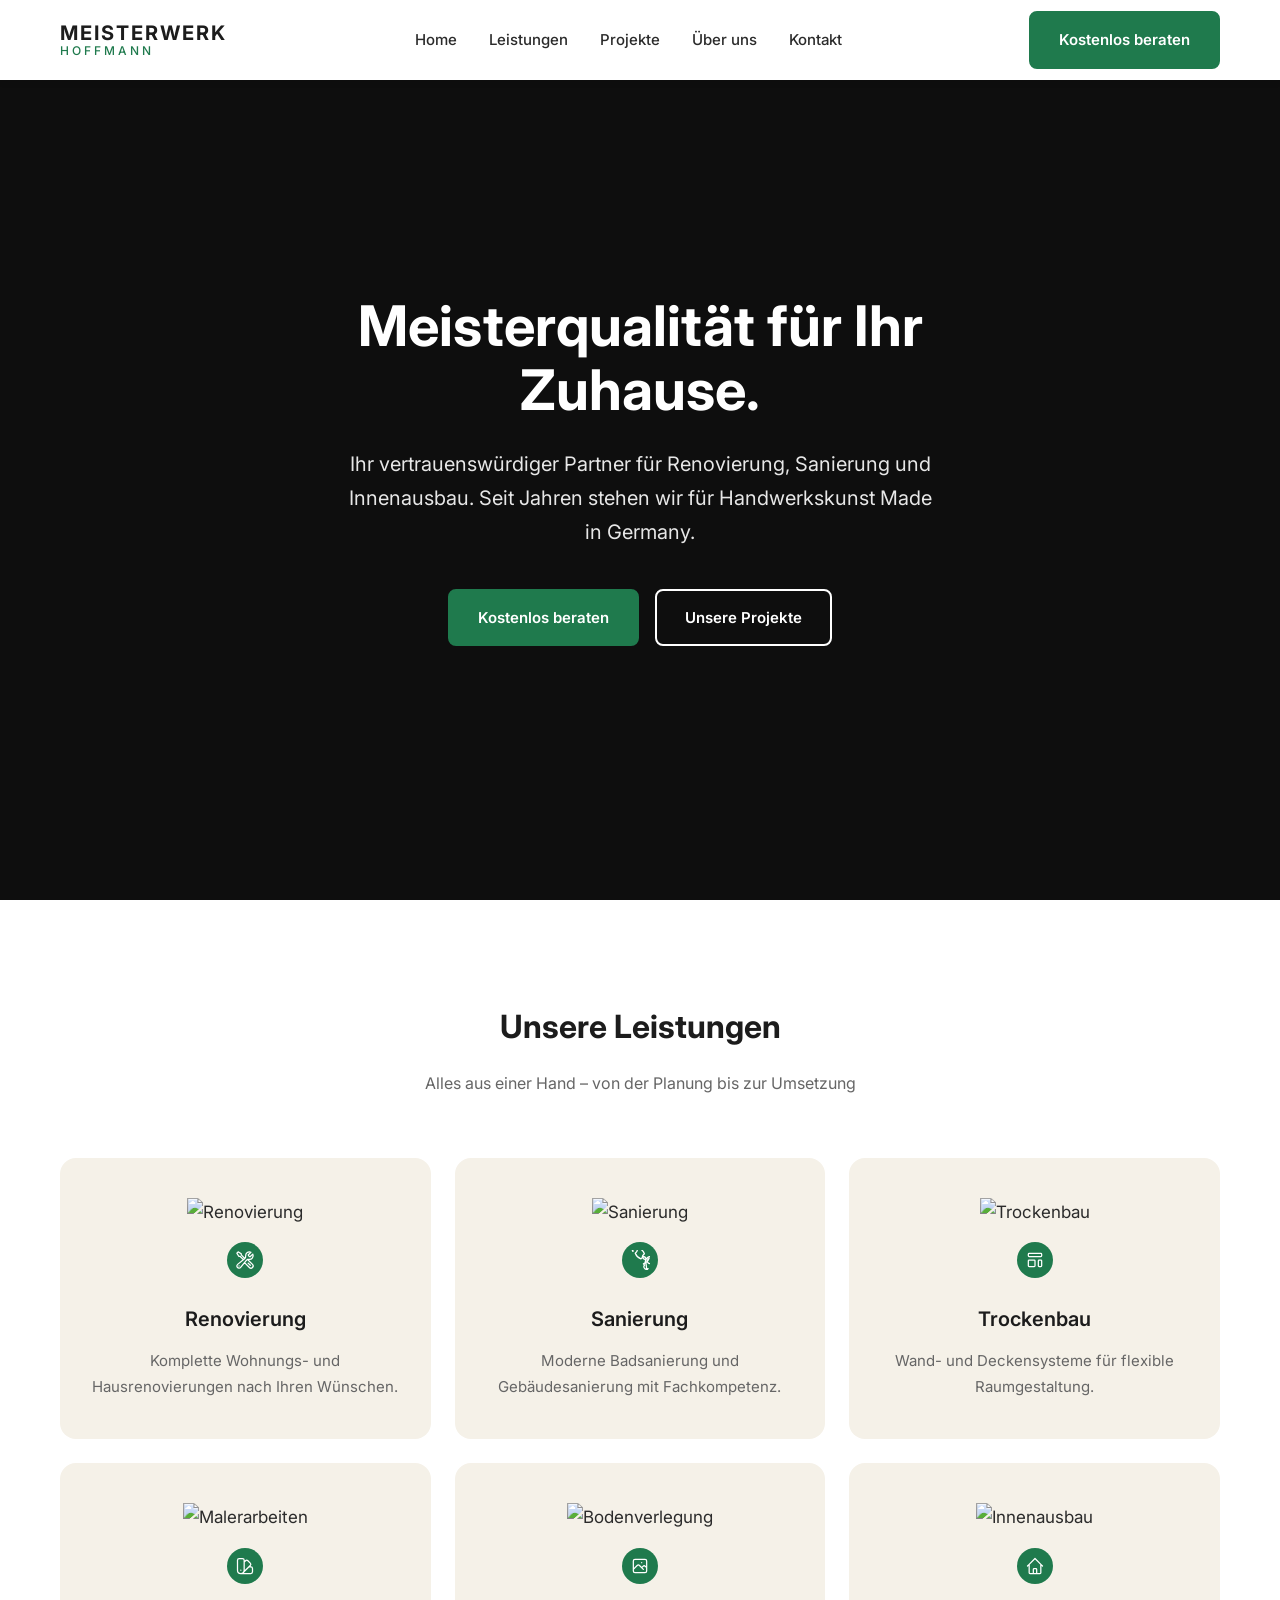
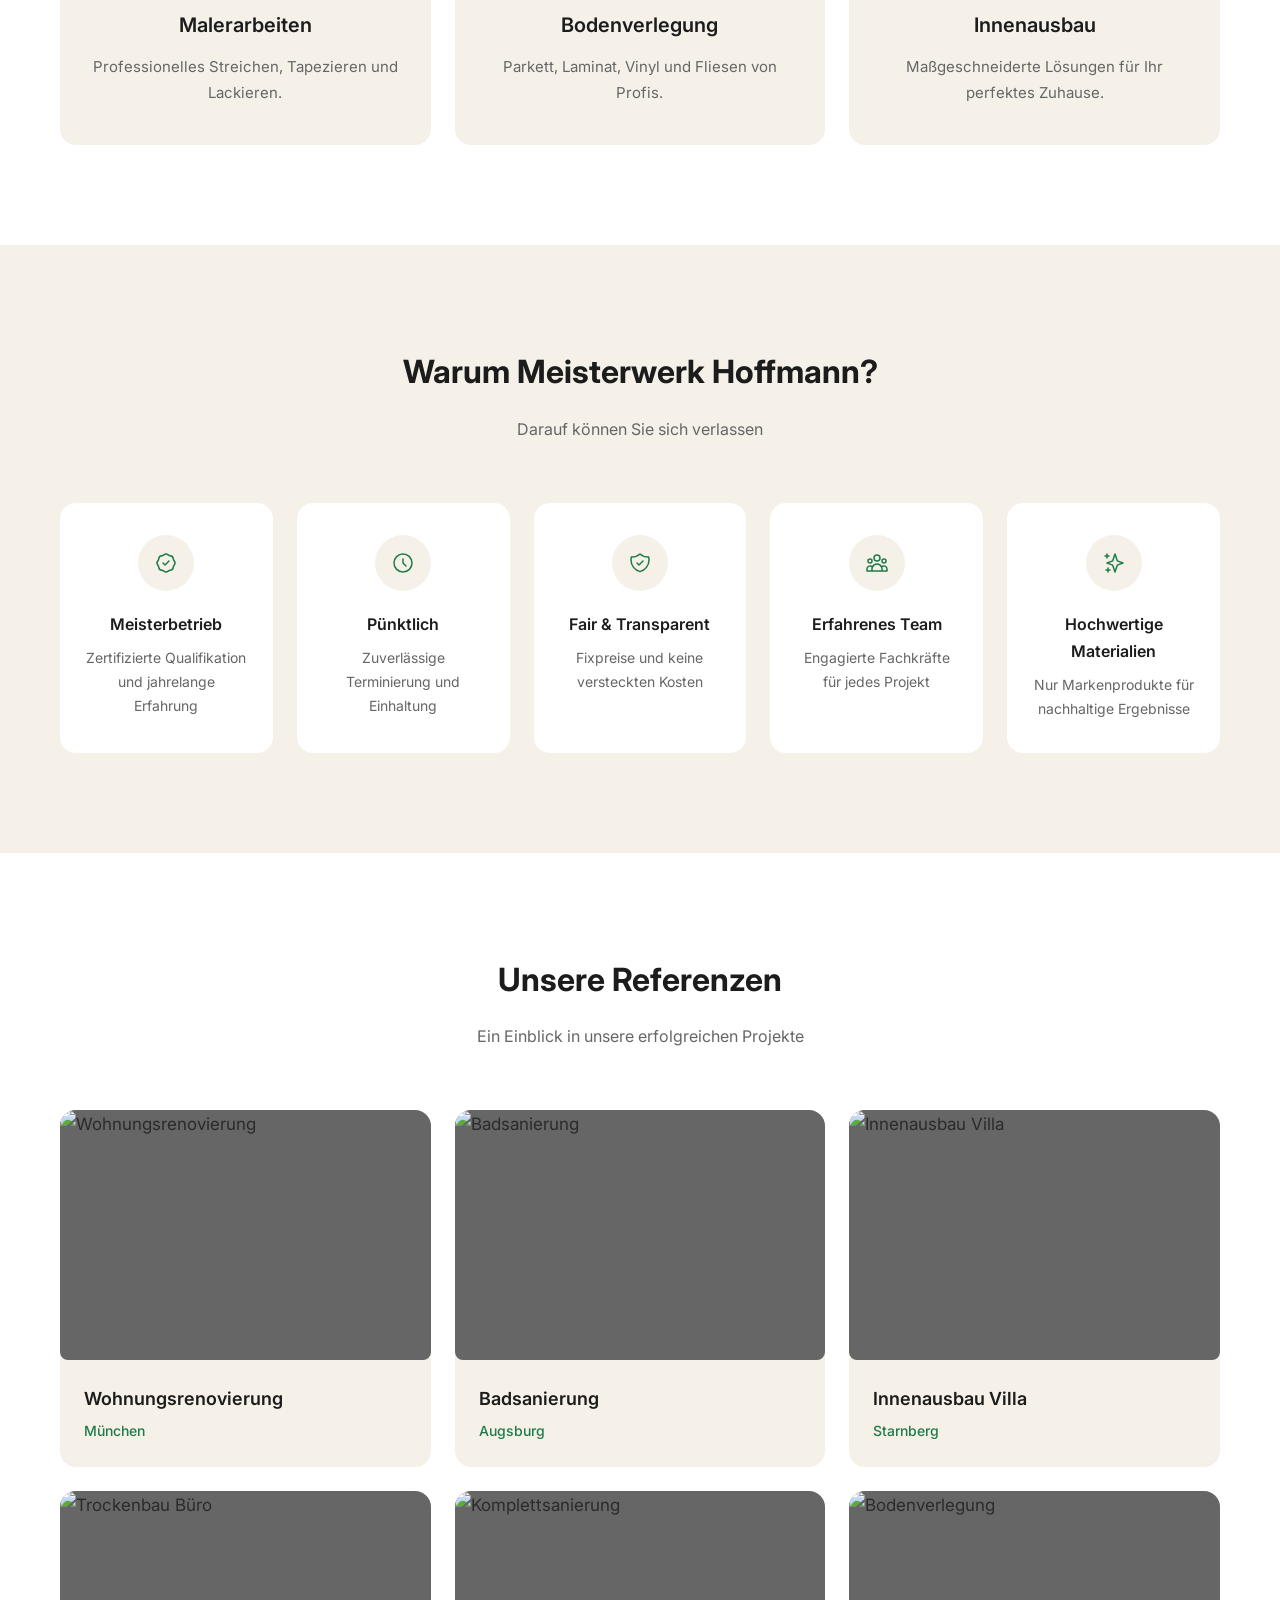
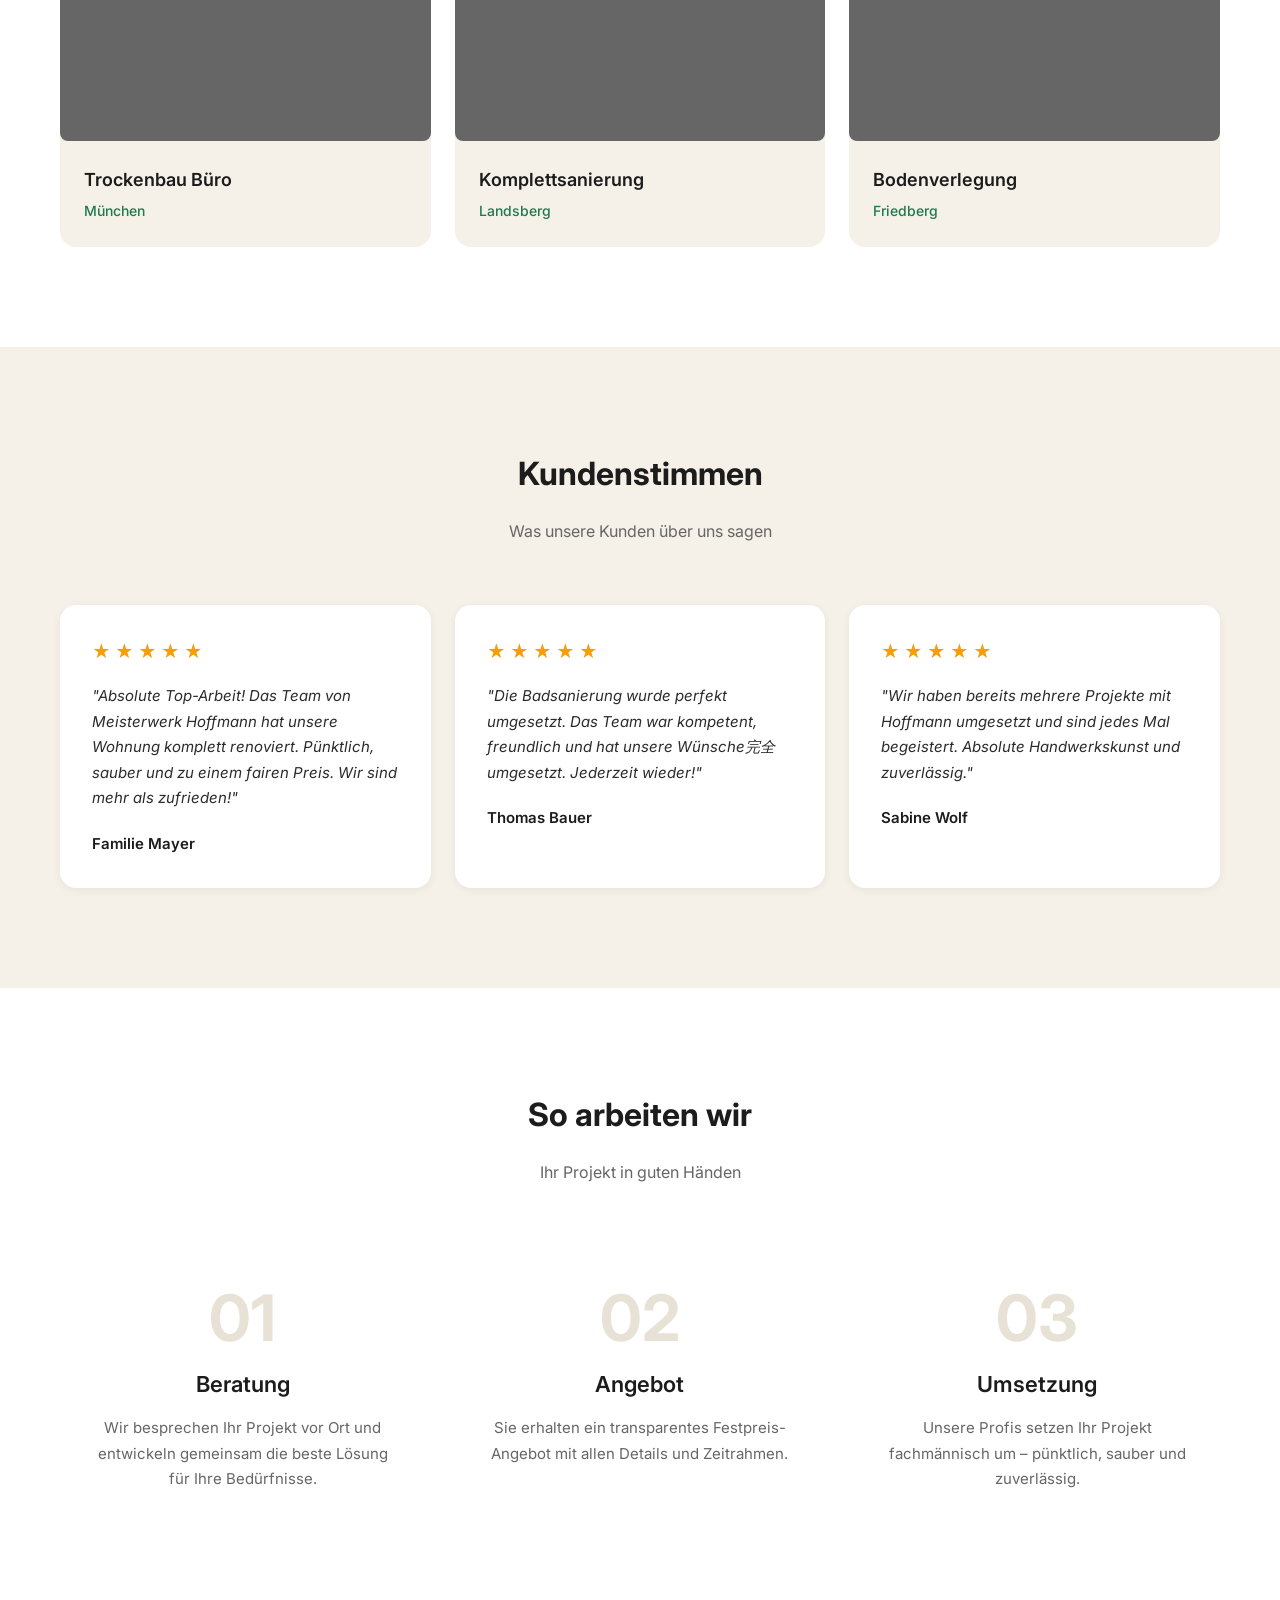
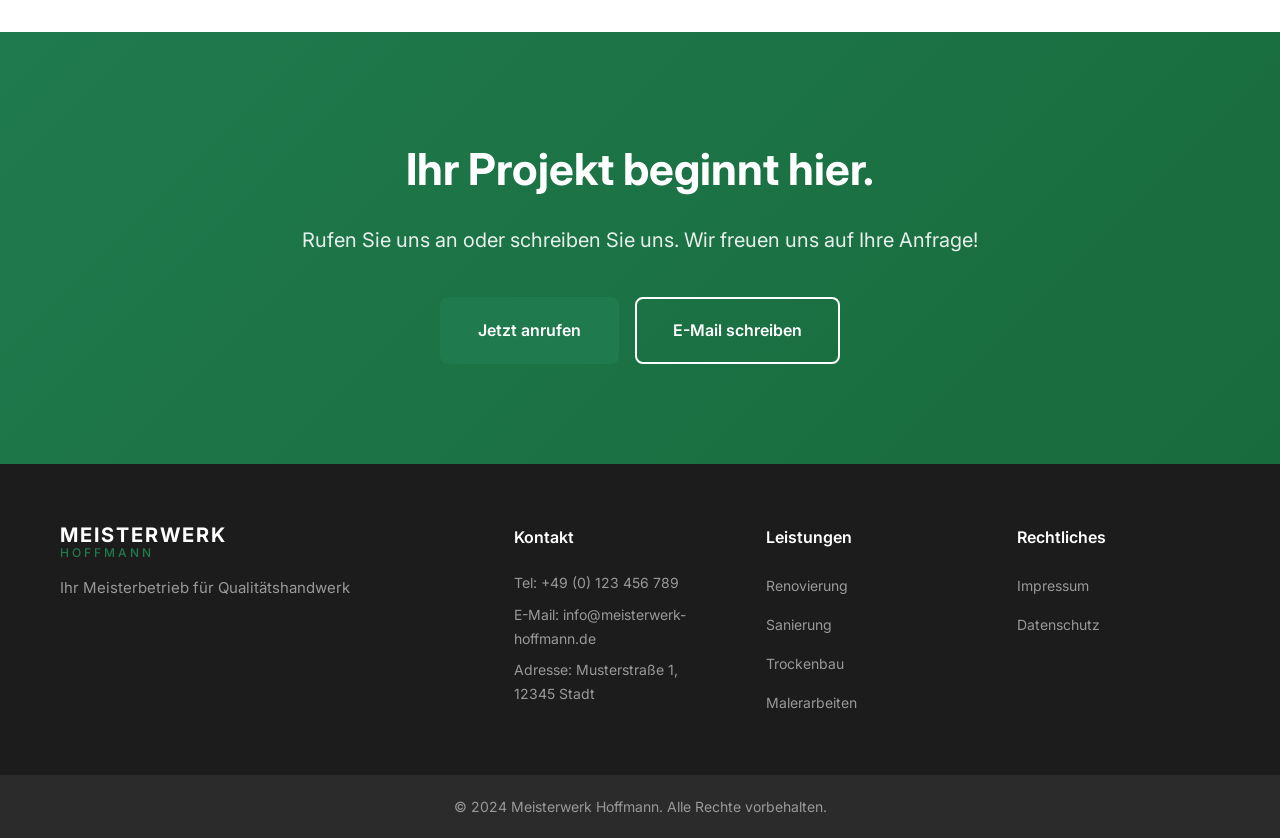
==== index.html @ 088ba6d2 "Restore: Original hero image" ====
<!DOCTYPE html>
<html lang="de">
<head>
    <meta charset="UTF-8">
    <meta name="viewport" content="width=device-width, initial-scale=1.0">
    <title>Meisterwerk Hoffmann - Handwerksbetrieb</title>
    <link rel="preconnect" href="https://fonts.googleapis.com">
    <link rel="preconnect" href="https://fonts.gstatic.com" crossorigin>
    <link href="https://fonts.googleapis.com/css2?family=Inter:wght@300;400;500;600;700&display=swap" rel="stylesheet">
    <link rel="stylesheet" href="style.css">
</head>
<body>
    <header class="header">
        <div class="container header-inner">
            <a href="#" class="logo">
                <span class="logo-text">MEISTERWERK</span>
                <span class="logo-sub">HOFFMANN</span>
            </a>
            <nav class="nav">
                <a href="index.html" class="nav-link">Home</a>
                <a href="leistungen.html" class="nav-link">Leistungen</a>
                <a href="projekte.html" class="nav-link">Projekte</a>
                <a href="ueber-uns.html" class="nav-link">Über uns</a>
                <a href="kontakt.html" class="nav-link">Kontakt</a>
            </nav>
            <a href="#kontakt" class="btn btn-primary">Kostenlos beraten</a>
            <button class="mobile-menu-btn" aria-label="Menü öffnen">
                <span></span>
                <span></span>
                <span></span>
            </button>
        </div>
    </header>

    <section id="home" class="hero" style="background-image: url('https://images.unsplash.com/photo-1621905251189-08b45d6a269e?w=1920&q=80');">
        <div class="container hero-content">
            <h1 class="hero-title">Meisterqualität für Ihr Zuhause.</h1>
            <p class="hero-subtitle">Ihr vertrauenswürdiger Partner für Renovierung, Sanierung und Innenausbau. Seit Jahren stehen wir für Handwerkskunst Made in Germany.</p>
            <div class="hero-buttons">
            <a href="kontakt.html" class="btn btn-primary">Kostenlos beraten</a>
                <a href="projekte.html" class="btn btn-outline">Unsere Projekte</a>
            </div>
        </div>
    </section>

    <section id="leistungen" class="leistungen">
        <div class="container">
            <div class="section-header">
                <h2 class="section-title">Unsere Leistungen</h2>
                <p class="section-subtitle">Alles aus einer Hand – von der Planung bis zur Umsetzung</p>
            </div>
            <div class="leistungen-grid">
                <div class="leistung-card">
                    <div class="leistung-image">
                        <img src="https://images.unsplash.com/photo-1484154218962-a197022b5858?w=600&q=80" alt="Renovierung">
                    </div>
                    <div class="leistung-icon">
                        <svg xmlns="http://www.w3.org/2000/svg" fill="none" viewBox="0 0 24 24" stroke="currentColor"><path stroke-linecap="round" stroke-linejoin="round" stroke-width="1.5" d="M11.42 15.17L17.25 21A2.652 2.652 0 0021 17.25l-5.877-5.877M11.42 15.17l2.496-3.03c.317-.384.74-.626 1.208-.766M11.42 15.17l-4.655 5.653a2.548 2.548 0 11-3.586-3.586l6.837-5.63m5.108-.233c.55-.164 1.163-.188 1.743-.14a4.5 4.5 0 004.486-6.336l-3.276 3.277a3.004 3.004 0 01-2.25-2.25l3.276-3.276a4.5 4.5 0 00-6.336 4.486c.091 1.076-.071 2.264-.904 2.95l-.102.085m-1.745 1.437L5.909 7.5H4.5L2.25 3.75l1.5-1.5L7.5 4.5v1.409l4.26 4.26m-1.745 1.437l1.745-1.437m6.615 8.206L15.75 15.75M4.867 19.125h.008v.008h-.008v-.008z" /></svg>
                    </div>
                    <h3 class="leistung-title">Renovierung</h3>
                    <p class="leistung-text">Komplette Wohnungs- und Hausrenovierungen nach Ihren Wünschen.</p>
                </div>
                <div class="leistung-card">
                    <div class="leistung-image">
                        <img src="https://images.unsplash.com/photo-1504307651254-35680f356dfd?w=600&q=80" alt="Sanierung">
                    </div>
                    <div class="leistung-icon">
                        <svg xmlns="http://www.w3.org/2000/svg" fill="none" viewBox="0 0 24 24" stroke="currentColor"><path stroke-linecap="round" stroke-linejoin="round" stroke-width="1.5" d="M19.21 15.89a2.995 2.995 0 010-4.236L18.79 9.2a3 3 0 00-4.24 0l-1.42 1.42a12.026 12.026 0 01-6.83-6.83l1.42-1.42a3 3 0 00-4.24-4.24L3.58 1.74a2.995 2.995 0 010-4.236l1.22-1.22a3 3 0 014.24 0l1.42 1.42a12.026 12.026 0 016.83 6.83l-1.42 1.42a3 3 0 004.24 4.24l1.42-1.42a2.995 2.995 0 014.236 0l1.22 1.22a2.995 2.995 0 010 4.236l-1.22 1.22a3 3 0 01-4.24-4.24l1.42-1.42a12.026 12.026 0 01-6.83 6.83l1.42 1.42a3 3 0 004.24 4.24l-1.22 1.22a2.995 2.995 0 010 4.236z" /></svg>
                    </div>
                    <h3 class="leistung-title">Sanierung</h3>
                    <p class="leistung-text">Moderne Badsanierung und Gebäudesanierung mit Fachkompetenz.</p>
                </div>
                <div class="leistung-card">
                    <div class="leistung-image">
                        <img src="https://images.unsplash.com/photo-1503387762-592deb58ef4e?w=600&q=80" alt="Trockenbau">
                    </div>
                    <div class="leistung-icon">
                        <svg xmlns="http://www.w3.org/2000/svg" fill="none" viewBox="0 0 24 24" stroke="currentColor"><path stroke-linecap="round" stroke-linejoin="round" stroke-width="1.5" d="M4 5a1 1 0 011-1h14a1 1 0 011 1v2a1 1 0 01-1 1H5a1 1 0 01-1-1V5zM4 13a1 1 0 011-1h6a1 1 0 011 1v6a1 1 0 01-1 1H5a1 1 0 01-1-1v-6zM16 13a1 1 0 011-1h2a1 1 0 011 1v6a1 1 0 01-1 1h-2a1 1 0 01-1-1v-6z" /></svg>
                    </div>
                    <h3 class="leistung-title">Trockenbau</h3>
                    <p class="leistung-text">Wand- und Deckensysteme für flexible Raumgestaltung.</p>
                </div>
                <div class="leistung-card">
                    <div class="leistung-image">
                        <img src="https://images.unsplash.com/photo-1562259949-e8e7689d7828?w=600&q=80" alt="Malerarbeiten">
                    </div>
                    <div class="leistung-icon">
                        <svg xmlns="http://www.w3.org/2000/svg" fill="none" viewBox="0 0 24 24" stroke="currentColor"><path stroke-linecap="round" stroke-linejoin="round" stroke-width="1.5" d="M7 21a4 4 0 01-4-4V5a2 2 0 012-2h4a2 2 0 012 2v12a4 4 0 01-4 4zm0 0h12a2 2 0 002-2v-4a2 2 0 00-2-2h-2.343M11 7.343l1.657-1.657a2 2 0 012.828 0l2.829 2.829a2 2 0 010 2.828l-8.486 8.485M7 17h.01" /></svg>
                    </div>
                    <h3 class="leistung-title">Malerarbeiten</h3>
                    <p class="leistung-text">Professionelles Streichen, Tapezieren und Lackieren.</p>
                </div>
                <div class="leistung-card">
                    <div class="leistung-image">
                        <img src="https://images.unsplash.com/photo-1558618666-fcd25c85cd64?w=600&q=80" alt="Bodenverlegung">
                    </div>
                    <div class="leistung-icon">
                        <svg xmlns="http://www.w3.org/2000/svg" fill="none" viewBox="0 0 24 24" stroke="currentColor"><path stroke-linecap="round" stroke-linejoin="round" stroke-width="1.5" d="M4 16l4.586-4.586a2 2 0 012.828 0L16 16m-2-2l1.586-1.586a2 2 0 012.828 0L20 14m-6-6h.01M6 20h12a2 2 0 002-2V6a2 2 0 00-2-2H6a2 2 0 00-2 2v12a2 2 0 002 2z" /></svg>
                    </div>
                    <h3 class="leistung-title">Bodenverlegung</h3>
                    <p class="leistung-text">Parkett, Laminat, Vinyl und Fliesen von Profis.</p>
                </div>
                <div class="leistung-card">
                    <div class="leistung-image">
                        <img src="https://images.unsplash.com/photo-1618221195710-dd6b41faaea6?w=600&q=80" alt="Innenausbau">
                    </div>
                    <div class="leistung-icon">
                        <svg xmlns="http://www.w3.org/2000/svg" fill="none" viewBox="0 0 24 24" stroke="currentColor"><path stroke-linecap="round" stroke-linejoin="round" stroke-width="1.5" d="M3 12l2-2m0 0l7-7 7 7M5 10v10a1 1 0 001 1h3m10-11l2 2m-2-2v10a1 1 0 01-1 1h-3m-6 0a1 1 0 001-1v-4a1 1 0 011-1h2a1 1 0 011 1v4a1 1 0 001 1m-6 0h6" /></svg>
                    </div>
                    <h3 class="leistung-title">Innenausbau</h3>
                    <p class="leistung-text">Maßgeschneiderte Lösungen für Ihr perfektes Zuhause.</p>
                </div>
            </div>
        </div>
    </section>

    <section id="ueber-uns" class="warum-wir">
        <div class="container">
            <div class="section-header">
                <h2 class="section-title">Warum Meisterwerk Hoffmann?</h2>
                <p class="section-subtitle">Darauf können Sie sich verlassen</p>
            </div>
            <div class="warum-grid">
                <div class="warum-card">
                    <div class="warum-icon">
                        <svg xmlns="http://www.w3.org/2000/svg" fill="none" viewBox="0 0 24 24" stroke="currentColor"><path stroke-linecap="round" stroke-linejoin="round" stroke-width="1.5" d="M9 12l2 2 4-4M7.835 4.697a3.42 3.42 0 001.946-.806 3.42 3.42 0 014.438 0 3.42 3.42 0 001.946.806 3.42 3.42 0 013.138 3.138 3.42 3.42 0 00.806 1.946 3.42 3.42 0 010 4.438 3.42 3.42 0 00-.806 1.946 3.42 3.42 0 01-3.138 3.138 3.42 3.42 0 00-1.946.806 3.42 3.42 0 01-4.438 0 3.42 3.42 0 00-1.946-.806 3.42 3.42 0 01-3.138-3.138 3.42 3.42 0 00-.806-1.946 3.42 3.42 0 010-4.438 3.42 3.42 0 00.806-1.946 3.42 3.42 0 013.138-3.138z" /></svg>
                    </div>
                    <h3 class="warum-title">Meisterbetrieb</h3>
                    <p class="warum-text">Zertifizierte Qualifikation und jahrelange Erfahrung</p>
                </div>
                <div class="warum-card">
                    <div class="warum-icon">
                        <svg xmlns="http://www.w3.org/2000/svg" fill="none" viewBox="0 0 24 24" stroke="currentColor"><path stroke-linecap="round" stroke-linejoin="round" stroke-width="1.5" d="M12 8v4l3 3m6-3a9 9 0 11-18 0 9 9 0 0118 0z" /></svg>
                    </div>
                    <h3 class="warum-title">Pünktlich</h3>
                    <p class="warum-text">Zuverlässige Terminierung und Einhaltung</p>
                </div>
                <div class="warum-card">
                    <div class="warum-icon">
                        <svg xmlns="http://www.w3.org/2000/svg" fill="none" viewBox="0 0 24 24" stroke="currentColor"><path stroke-linecap="round" stroke-linejoin="round" stroke-width="1.5" d="M9 12l2 2 4-4m5.618-4.016A11.955 11.955 0 0112 2.944a11.955 11.955 0 01-8.618 3.04A12.02 12.02 0 003 9c0 5.591 3.824 10.29 9 11.622 5.176-1.332 9-6.03 9-11.622 0-1.042-.133-2.052-.382-3.016z" /></svg>
                    </div>
                    <h3 class="warum-title">Fair & Transparent</h3>
                    <p class="warum-text">Fixpreise und keine versteckten Kosten</p>
                </div>
                <div class="warum-card">
                    <div class="warum-icon">
                        <svg xmlns="http://www.w3.org/2000/svg" fill="none" viewBox="0 0 24 24" stroke="currentColor"><path stroke-linecap="round" stroke-linejoin="round" stroke-width="1.5" d="M17 20h5v-2a3 3 0 00-5.356-1.857M17 20H7m10 0v-2c0-.656-.126-1.283-.356-1.857M7 20H2v-2a3 3 0 015.356-1.857M7 20v-2c0-.656.126-1.283.356-1.857m0 0a5.002 5.002 0 019.288 0M15 7a3 3 0 11-6 0 3 3 0 016 0zm6 3a2 2 0 11-4 0 2 2 0 014 0zM7 10a2 2 0 11-4 0 2 2 0 014 0z" /></svg>
                    </div>
                    <h3 class="warum-title">Erfahrenes Team</h3>
                    <p class="warum-text">Engagierte Fachkräfte für jedes Projekt</p>
                </div>
                <div class="warum-card">
                    <div class="warum-icon">
                        <svg xmlns="http://www.w3.org/2000/svg" fill="none" viewBox="0 0 24 24" stroke="currentColor"><path stroke-linecap="round" stroke-linejoin="round" stroke-width="1.5" d="M5 3v4M3 5h4M6 17v4m-2-2h4m5-16l2.286 6.857L21 12l-5.714 2.143L13 21l-2.286-6.857L5 12l5.714-2.143L13 3z" /></svg>
                    </div>
                    <h3 class="warum-title">Hochwertige Materialien</h3>
                    <p class="warum-text">Nur Markenprodukte für nachhaltige Ergebnisse</p>
                </div>
            </div>
        </div>
    </section>

    <section id="projekte" class="referenzen">
        <div class="container">
            <div class="section-header">
                <h2 class="section-title">Unsere Referenzen</h2>
                <p class="section-subtitle">Ein Einblick in unsere erfolgreichen Projekte</p>
            </div>
            <div class="referenzen-grid">
                <div class="referenz-card">
                    <div class="referenz-image">
                        <img src="https://images.unsplash.com/photo-1600585154340-be6161a56a0c?w=800&q=80" alt="Wohnungsrenovierung">
                    </div>
                    <div class="referenz-info">
                        <h3 class="referenz-title">Wohnungsrenovierung</h3>
                        <p class="referenz-ort">München</p>
                    </div>
                </div>
                <div class="referenz-card">
                    <div class="referenz-image">
                        <img src="https://images.unsplash.com/photo-1600607687939-ce8a6c25118c?w=800&q=80" alt="Badsanierung">
                    </div>
                    <div class="referenz-info">
                        <h3 class="referenz-title">Badsanierung</h3>
                        <p class="referenz-ort">Augsburg</p>
                    </div>
                </div>
                <div class="referenz-card">
                    <div class="referenz-image">
                        <img src="https://images.unsplash.com/photo-1600566753190-17f0baa2a6c3?w=800&q=80" alt="Innenausbau Villa">
                    </div>
                    <div class="referenz-info">
                        <h3 class="referenz-title">Innenausbau Villa</h3>
                        <p class="referenz-ort">Starnberg</p>
                    </div>
                </div>
                <div class="referenz-card">
                    <div class="referenz-image">
                        <img src="https://images.unsplash.com/photo-1600573472592-401b489a3cdc?w=800&q=80" alt="Trockenbau Büro">
                    </div>
                    <div class="referenz-info">
                        <h3 class="referenz-title">Trockenbau Büro</h3>
                        <p class="referenz-ort">München</p>
                    </div>
                </div>
                <div class="referenz-card">
                    <div class="referenz-image">
                        <img src="https://images.unsplash.com/photo-1600585154526-990dced4db0d?w=800&q=80" alt="Komplettsanierung">
                    </div>
                    <div class="referenz-info">
                        <h3 class="referenz-title">Komplettsanierung</h3>
                        <p class="referenz-ort">Landsberg</p>
                    </div>
                </div>
                <div class="referenz-card">
                    <div class="referenz-image">
                        <img src="https://images.unsplash.com/photo-1600047509807-ba8f99d2cdde?w=800&q=80" alt="Bodenverlegung">
                    </div>
                    <div class="referenz-info">
                        <h3 class="referenz-title">Bodenverlegung</h3>
                        <p class="referenz-ort">Friedberg</p>
                    </div>
                </div>
            </div>
        </div>
    </section>

    <section class="stimmen">
        <div class="container">
            <div class="section-header">
                <h2 class="section-title">Kundenstimmen</h2>
                <p class="section-subtitle">Was unsere Kunden über uns sagen</p>
            </div>
            <div class="stimmen-grid">
                <div class="stimme-card">
                    <div class="stimme-stars">★★★★★</div>
                    <p class="stimme-text">"Absolute Top-Arbeit! Das Team von Meisterwerk Hoffmann hat unsere Wohnung komplett renoviert. Pünktlich, sauber und zu einem fairen Preis. Wir sind mehr als zufrieden!"</p>
                    <p class="stimme-autor">Familie Mayer</p>
                </div>
                <div class="stimme-card">
                    <div class="stimme-stars">★★★★★</div>
                    <p class="stimme-text">"Die Badsanierung wurde perfekt umgesetzt. Das Team war kompetent, freundlich und hat unsere Wünsche完全 umgesetzt. Jederzeit wieder!"</p>
                    <p class="stimme-autor">Thomas Bauer</p>
                </div>
                <div class="stimme-card">
                    <div class="stimme-stars">★★★★★</div>
                    <p class="stimme-text">"Wir haben bereits mehrere Projekte mit Hoffmann umgesetzt und sind jedes Mal begeistert. Absolute Handwerkskunst und zuverlässig."</p>
                    <p class="stimme-autor">Sabine Wolf</p>
                </div>
            </div>
        </div>
    </section>

    <section class="prozess">
        <div class="container">
            <div class="section-header">
                <h2 class="section-title">So arbeiten wir</h2>
                <p class="section-subtitle">Ihr Projekt in guten Händen</p>
            </div>
            <div class="prozess-grid">
                <div class="prozess-card">
                    <div class="prozess-nummer">01</div>
                    <h3 class="prozess-title">Beratung</h3>
                    <p class="prozess-text">Wir besprechen Ihr Projekt vor Ort und entwickeln gemeinsam die beste Lösung für Ihre Bedürfnisse.</p>
                </div>
                <div class="prozess-card">
                    <div class="prozess-nummer">02</div>
                    <h3 class="prozess-title">Angebot</h3>
                    <p class="prozess-text">Sie erhalten ein transparentes Festpreis-Angebot mit allen Details und Zeitrahmen.</p>
                </div>
                <div class="prozess-card">
                    <div class="prozess-nummer">03</div>
                    <h3 class="prozess-title">Umsetzung</h3>
                    <p class="prozess-text">Unsere Profis setzen Ihr Projekt fachmännisch um – pünktlich, sauber und zuverlässig.</p>
                </div>
            </div>
        </div>
    </section>

    <section id="kontakt" class="cta">
        <div class="container cta-inner">
            <h2 class="cta-title">Ihr Projekt beginnt hier.</h2>
            <p class="cta-text">Rufen Sie uns an oder schreiben Sie uns. Wir freuen uns auf Ihre Anfrage!</p>
            <div class="cta-buttons">
                <a href="tel:+49123456789" class="btn btn-primary btn-large">Jetzt anrufen</a>
                <a href="mailto:info@meisterwerk-hoffmann.de" class="btn btn-outline btn-large">E-Mail schreiben</a>
            </div>
        </div>
    </section>

    <footer class="footer">
        <div class="container footer-inner">
            <div class="footer-col">
                <div class="footer-logo">
                    <span class="logo-text">MEISTERWERK</span>
                    <span class="logo-sub">HOFFMANN</span>
                </div>
                <p class="footer-slogan">Ihr Meisterbetrieb für Qualitätshandwerk</p>
            </div>
            <div class="footer-col">
                <h4 class="footer-heading">Kontakt</h4>
                <p class="footer-text">Tel: +49 (0) 123 456 789</p>
                <p class="footer-text">E-Mail: info@meisterwerk-hoffmann.de</p>
                <p class="footer-text">Adresse: Musterstraße 1, 12345 Stadt</p>
            </div>
            <div class="footer-col">
                <h4 class="footer-heading">Leistungen</h4>
                <ul class="footer-links">
                    <li><a href="#">Renovierung</a></li>
                    <li><a href="#">Sanierung</a></li>
                    <li><a href="#">Trockenbau</a></li>
                    <li><a href="#">Malerarbeiten</a></li>
                </ul>
            </div>
            <div class="footer-col">
                <h4 class="footer-heading">Rechtliches</h4>
                <ul class="footer-links">
                    <li><a href="#">Impressum</a></li>
                    <li><a href="#">Datenschutz</a></li>
                </ul>
            </div>
        </div>
        <div class="footer-bottom">
            <div class="container">
                <p>&copy; 2024 Meisterwerk Hoffmann. Alle Rechte vorbehalten.</p>
            </div>
        </div>
    </footer>
</body>
</html>
---- style.css ----
:root {
    --color-anthrazit: #1C1C1C;
    --color-gruen: #1F7A4D;
    --color-gruen-dark: #186b3c;
    --color-beige: #F5F1E8;
    --color-weiss: #FFFFFF;
    --color-dunkelgrau: #2B2B2B;
    --color-grau: #666666;
    --color-grau-light: #999999;
    --color-beige-dunkel: #E8E2D6;
    
    --font-main: 'Inter', -apple-system, BlinkMacSystemFont, sans-serif;
    
    --shadow-sm: 0 2px 8px rgba(0,0,0,0.06);
    --shadow-md: 0 4px 20px rgba(0,0,0,0.08);
    --shadow-lg: 0 8px 40px rgba(0,0,0,0.12);
    
    --radius-sm: 4px;
    --radius-md: 8px;
    --radius-lg: 16px;
}

*, *::before, *::after {
    box-sizing: border-box;
    margin: 0;
    padding: 0;
}

img {
    max-width: 100%;
    height: auto;
}

html {
    scroll-behavior: smooth;
}

body {
    font-family: var(--font-main);
    font-size: 17px;
    line-height: 1.7;
    color: var(--color-dunkelgrau);
    background-color: var(--color-weiss);
    overflow-x: hidden;
}

.container {
    width: 100%;
    max-width: 1200px;
    margin: 0 auto;
    padding: 0 20px;
}

a {
    text-decoration: none;
    color: inherit;
    transition: color 0.3s ease;
}

ul {
    list-style: none;
}

.btn {
    display: inline-flex;
    align-items: center;
    justify-content: center;
    padding: 14px 28px;
    font-size: 15px;
    font-weight: 600;
    border-radius: var(--radius-md);
    cursor: pointer;
    transition: all 0.3s ease;
    border: 2px solid transparent;
}

.btn-primary {
    background-color: var(--color-gruen);
    color: var(--color-weiss);
    border-color: var(--color-gruen);
}

.btn-primary:hover {
    background-color: var(--color-gruen-dark);
    border-color: var(--color-gruen-dark);
}

.btn-outline {
    background-color: transparent;
    color: var(--color-weiss);
    border-color: var(--color-weiss);
}

.btn-outline:hover {
    background-color: var(--color-weiss);
    color: var(--color-anthrazit);
}

.btn-large {
    padding: 18px 36px;
    font-size: 16px;
}

.section-header {
    text-align: center;
    margin-bottom: 60px;
}

.section-title {
    font-size: min(40px, 32px);
    font-weight: 700;
    color: var(--color-anthrazit);
    margin-bottom: 16px;
}

.section-subtitle {
    font-size: min(18px, 16px);
    color: var(--color-grau);
}

.header {
    position: fixed;
    top: 0;
    left: 0;
    right: 0;
    z-index: 1000;
    background-color: var(--color-weiss);
    box-shadow: var(--shadow-sm);
}

.header-inner {
    display: flex;
    align-items: center;
    justify-content: space-between;
    height: 80px;
}

.logo {
    display: flex;
    flex-direction: column;
    line-height: 1.1;
}

.logo-text {
    font-size: 20px;
    font-weight: 700;
    color: var(--color-anthrazit);
    letter-spacing: 2px;
}

.logo-sub {
    font-size: 12px;
    font-weight: 500;
    color: var(--color-gruen);
    letter-spacing: 3px;
}

.nav {
    display: flex;
    gap: 32px;
}

.nav-link {
    font-size: 15px;
    font-weight: 500;
    color: var(--color-dunkelgrau);
    position: relative;
}

.nav-link::after {
    content: '';
    position: absolute;
    bottom: -4px;
    left: 0;
    width: 0;
    height: 2px;
    background-color: var(--color-gruen);
    transition: width 0.3s ease;
}

.nav-link:hover {
    color: var(--color-gruen);
}

.nav-link:hover::after {
    width: 100%;
}

.mobile-menu-btn {
    display: none;
    flex-direction: column;
    gap: 5px;
    background: none;
    border: none;
    cursor: pointer;
    padding: 8px;
}

.mobile-menu-btn span {
    width: 24px;
    height: 2px;
    background-color: var(--color-anthrazit);
    transition: all 0.3s ease;
}

.hero {
    position: relative;
    min-height: 100vh;
    display: flex;
    align-items: center;
    justify-content: center;
    background-color: var(--color-anthrazit);
    background-size: cover;
    background-position: center;
    padding: 120px 24px 80px;
    text-align: center;
}

.hero::before {
    content: '';
    position: absolute;
    top: 0;
    left: 0;
    right: 0;
    bottom: 0;
    background: rgba(0,0,0,0.5);
    z-index: 1;
}

.hero-content {
    position: relative;
    z-index: 2;
    max-width: 800px;
}

.hero-title {
    font-size: 56px;
    font-weight: 700;
    color: var(--color-weiss);
    margin-bottom: 24px;
    line-height: 1.15;
}

.hero-subtitle {
    font-size: 20px;
    color: rgba(255,255,255,0.9);
    margin-bottom: 40px;
    max-width: 600px;
    margin-left: auto;
    margin-right: auto;
}

.hero-buttons {
    display: flex;
    gap: 16px;
    justify-content: center;
    flex-wrap: wrap;
}

.leistungen {
    padding: 100px 0;
    background-color: var(--color-weiss);
}

.leistungen-grid {
    display: grid;
    grid-template-columns: repeat(3, 1fr);
    gap: 24px;
}

.leistung-card {
    background-color: var(--color-beige);
    padding: 40px 32px;
    border-radius: var(--radius-lg);
    text-align: center;
    transition: all 0.3s ease;
}

.leistung-card:hover {
    transform: translateY(-8px);
    box-shadow: var(--shadow-lg);
}

.leistung-icon {
    width: 36px;
    height: 36px;
    margin: 0 auto 24px;
    background-color: var(--color-gruen);
    border-radius: 50%;
    display: flex;
    align-items: center;
    justify-content: center;
}

.leistung-icon svg {
    width: 20px;
    height: 20px;
    color: var(--color-weiss);
}

.leistung-title {
    font-size: 20px;
    font-weight: 600;
    color: var(--color-anthrazit);
    margin-bottom: 12px;
}

.leistung-text {
    font-size: 15px;
    color: var(--color-grau);
}

.warum-wir {
    padding: 100px 0;
    background-color: var(--color-beige);
}

.warum-grid {
    display: grid;
    grid-template-columns: repeat(5, 1fr);
    gap: 24px;
}

.warum-card {
    background-color: var(--color-weiss);
    padding: 32px 24px;
    border-radius: var(--radius-lg);
    text-align: center;
    transition: all 0.3s ease;
}

.warum-card:hover {
    transform: translateY(-4px);
    box-shadow: var(--shadow-md);
}

.warum-icon {
    width: 56px;
    height: 56px;
    margin: 0 auto 20px;
    background-color: var(--color-beige);
    border-radius: 50%;
    display: flex;
    align-items: center;
    justify-content: center;
}

.warum-icon svg {
    width: 24px;
    height: 24px;
    color: var(--color-gruen);
}

.warum-title {
    font-size: 16px;
    font-weight: 600;
    color: var(--color-anthrazit);
    margin-bottom: 8px;
}

.warum-text {
    font-size: 14px;
    color: var(--color-grau);
}

.referenzen {
    padding: 100px 0;
    background-color: var(--color-weiss);
}

.referenzen-grid {
    display: grid;
    grid-template-columns: repeat(3, 1fr);
    gap: 24px;
}

.referenz-card {
    border-radius: var(--radius-lg);
    overflow: hidden;
    background-color: var(--color-beige);
    transition: all 0.3s ease;
}

.referenz-card:hover {
    transform: translateY(-6px);
    box-shadow: var(--shadow-lg);
}

.referenz-image {
    height: 200px;
    background-color: var(--color-grau);
}

.referenz-placeholder {
    width: 100%;
    height: 100%;
    display: flex;
    align-items: center;
    justify-content: center;
    background-color: var(--color-grau);
}

.referenz-placeholder svg {
    width: 48px;
    height: 48px;
    color: var(--color-grau-light);
}

.referenz-info {
    padding: 24px;
}

.referenz-title {
    font-size: 18px;
    font-weight: 600;
    color: var(--color-anthrazit);
    margin-bottom: 4px;
}

.referenz-ort {
    font-size: 14px;
    color: var(--color-gruen);
    font-weight: 500;
}

/* Team Section */
.about-team {
    padding: 100px 0;
    background-color: var(--color-weiss);
}

.team-grid {
    display: grid;
    grid-template-columns: repeat(3, 1fr);
    gap: 32px;
}

.team-card {
    text-align: center;
    padding: 32px;
    background-color: var(--color-weiss);
    border-radius: var(--radius-lg);
    box-shadow: var(--shadow-md);
    transition: transform 0.3s ease, box-shadow 0.3s ease;
}

.team-card:hover {
    transform: translateY(-8px);
    box-shadow: var(--shadow-lg);
}

.team-image {
    width: 150px;
    height: 150px;
    margin: 0 auto 20px;
    border-radius: 50%;
    overflow: hidden;
    background-color: var(--color-grau);
}

.team-image img {
    width: 100%;
    height: 100%;
    object-fit: cover;
}

.team-placeholder {
    width: 100%;
    height: 100%;
    display: flex;
    align-items: center;
    justify-content: center;
    background-color: var(--color-beige);
}

.team-placeholder svg {
    width: 64px;
    height: 64px;
    color: var(--color-gruen);
}

.team-role {
    font-size: 13px;
    text-transform: uppercase;
    letter-spacing: 1px;
    color: var(--color-gruen);
    font-weight: 600;
    margin-bottom: 8px;
}

.team-name {
    font-size: 20px;
    font-weight: 600;
    color: var(--color-anthrazit);
    margin-bottom: 12px;
}

.team-text {
    font-size: 14px;
    color: var(--color-grau);
    line-height: 1.6;
}

.stimmen {
    padding: 100px 0;
    background-color: var(--color-beige);
}

.stimmen-grid {
    display: grid;
    grid-template-columns: repeat(3, 1fr);
    gap: 24px;
}

.stimme-card {
    background-color: var(--color-weiss);
    padding: 32px;
    border-radius: var(--radius-lg);
    box-shadow: var(--shadow-sm);
}

.stimme-stars {
    color: #F59E0B;
    font-size: 18px;
    margin-bottom: 16px;
    letter-spacing: 4px;
}

.stimme-text {
    font-size: 15px;
    color: var(--color-dunkelgrau);
    margin-bottom: 20px;
    line-height: 1.7;
    font-style: italic;
}

.stimme-autor {
    font-size: 15px;
    font-weight: 600;
    color: var(--color-anthrazit);
}

.prozess {
    padding: 100px 0;
    background-color: var(--color-weiss);
}

.prozess-grid {
    display: grid;
    grid-template-columns: repeat(3, 1fr);
    gap: 32px;
}

.prozess-card {
    text-align: center;
    padding: 40px 32px;
}

.prozess-nummer {
    font-size: 64px;
    font-weight: 700;
    color: var(--color-beige-dunkel);
    line-height: 1;
    margin-bottom: 16px;
}

.prozess-title {
    font-size: 22px;
    font-weight: 600;
    color: var(--color-anthrazit);
    margin-bottom: 12px;
}

.prozess-text {
    font-size: 15px;
    color: var(--color-grau);
}

.cta {
    padding: 100px 24px;
    background: linear-gradient(135deg, var(--color-gruen) 0%, var(--color-gruen-dark) 100%);
    text-align: center;
}

.cta-title {
    font-size: 44px;
    font-weight: 700;
    color: var(--color-weiss);
    margin-bottom: 16px;
}

.cta-text {
    font-size: 20px;
    color: rgba(255,255,255,0.9);
    margin-bottom: 40px;
}

.cta-buttons {
    display: flex;
    gap: 16px;
    justify-content: center;
    flex-wrap: wrap;
}

.cta .btn-outline {
    border-color: var(--color-weiss);
    color: var(--color-weiss);
}

.cta .btn-outline:hover {
    background-color: var(--color-weiss);
    color: var(--color-gruen);
}

.footer {
    background-color: var(--color-anthrazit);
    padding: 60px 0 0;
}

.footer-inner {
    display: grid;
    grid-template-columns: 2fr 1fr 1fr 1fr;
    gap: 48px;
    padding-bottom: 48px;
}

.footer-logo {
    display: flex;
    flex-direction: column;
    line-height: 1.1;
    margin-bottom: 16px;
}

.footer-logo .logo-text {
    color: var(--color-weiss);
}

.footer-logo .logo-sub {
    color: var(--color-gruen);
}

.footer-slogan {
    font-size: 15px;
    color: var(--color-grau-light);
}

.footer-heading {
    font-size: 16px;
    font-weight: 600;
    color: var(--color-weiss);
    margin-bottom: 20px;
}

.footer-text {
    font-size: 14px;
    color: var(--color-grau-light);
    margin-bottom: 8px;
}

.footer-links li {
    margin-bottom: 10px;
}

.footer-links a {
    font-size: 14px;
    color: var(--color-grau-light);
}

.footer-links a:hover {
    color: var(--color-gruen);
}

.footer-bottom {
    background-color: var(--color-dunkelgrau);
    padding: 20px 0;
    text-align: center;
}

.footer-bottom p {
    font-size: 14px;
    color: var(--color-grau-light);
}

@media (max-width: 1024px) {
    .leistungen-grid {
        grid-template-columns: repeat(2, 1fr);
    }
    
    .warum-grid {
        grid-template-columns: repeat(3, 1fr);
    }
    
    .referenzen-grid {
        grid-template-columns: repeat(2, 1fr);
    }
    
    .stimmen-grid {
        grid-template-columns: repeat(2, 1fr);
    }
    
    .footer-inner {
        grid-template-columns: repeat(2, 1fr);
    }
}

@media (max-width: 768px) {
    .nav {
        display: none;
    }
    
    .header .btn {
        display: none;
    }
    
    .mobile-menu-btn {
        display: flex;
    }
    
    .hero-title {
        font-size: 36px;
    }
    
    .hero-subtitle {
        font-size: 17px;
    }
    
    .section-title {
        font-size: 32px;
    }
    
    .leistungen-grid {
        grid-template-columns: 1fr;
    }
    
    .warum-grid {
        grid-template-columns: repeat(2, 1fr);
    }
    
    .referenzen-grid {
        grid-template-columns: 1fr;
    }
    
    .stimmen-grid {
        grid-template-columns: 1fr;
    }
    
    .prozess-grid {
        grid-template-columns: 1fr;
    }
    
    .cta-title {
        font-size: 32px;
    }
    
    .footer-inner {
        grid-template-columns: 1fr;
        gap: 32px;
    }
    
    .cta-buttons {
        flex-direction: column;
        align-items: center;
    }
    
    .cta-buttons .btn {
        width: 100%;
        max-width: 280px;
    }
}

/* Kontakt Hero */
.kontakt-hero {
    background-color: var(--color-anthrazit);
    padding: 120px 0 80px;
    text-align: center;
}

.page-title {
    font-size: 48px;
    font-weight: 700;
    color: var(--color-weiss);
    margin-bottom: 16px;
}

.page-subtitle {
    font-size: 18px;
    color: rgba(255,255,255,0.8);
    max-width: 600px;
    margin: 0 auto;
}

/* Kontakt Section */
.kontakt-section {
    padding: 80px 0;
    background-color: var(--color-weiss);
}

.kontakt-grid {
    display: grid;
    grid-template-columns: 1fr 1fr;
    gap: 60px;
}

.kontakt-heading {
    font-size: 24px;
    font-weight: 600;
    margin-bottom: 32px;
    color: var(--color-anthrazit);
}

.kontakt-form-wrapper {
    background-color: var(--color-beige);
    padding: 40px;
    border-radius: var(--radius-lg);
}

.form-group {
    margin-bottom: 20px;
}

.form-label {
    display: block;
    font-size: 14px;
    font-weight: 500;
    margin-bottom: 8px;
    color: var(--color-dunkelgrau);
}

.form-input,
.form-textarea {
    width: 100%;
    padding: 14px 16px;
    font-size: 15px;
    font-family: var(--font-main);
    border: 1px solid var(--color-grau-light);
    border-radius: var(--radius-md);
    background-color: var(--color-weiss);
    transition: border-color 0.3s ease, box-shadow 0.3s ease;
}

.form-input:focus,
.form-textarea:focus {
    outline: none;
    border-color: var(--color-gruen);
    box-shadow: 0 0 0 3px rgba(31, 122, 77, 0.1);
}

.form-textarea {
    resize: vertical;
    min-height: 120px;
}

.btn-block {
    width: 100%;
}

.kontakt-info-wrapper {
    display: flex;
    flex-direction: column;
    gap: 40px;
}

.kontakt-info-block {
    background-color: var(--color-beige);
    padding: 32px;
    border-radius: var(--radius-lg);
}

.kontakt-item {
    display: flex;
    gap: 16px;
    margin-bottom: 24px;
}

.kontakt-item:last-child {
    margin-bottom: 0;
}

.kontakt-icon {
    flex-shrink: 0;
    width: 44px;
    height: 44px;
    display: flex;
    align-items: center;
    justify-content: center;
    background-color: var(--color-gruen);
    color: var(--color-weiss);
    border-radius: var(--radius-md);
}

.kontakt-icon svg {
    width: 22px;
    height: 22px;
}

.kontakt-item-title {
    font-size: 14px;
    font-weight: 600;
    color: var(--color-grau);
    text-transform: uppercase;
    letter-spacing: 0.5px;
    margin-bottom: 4px;
}

.kontakt-item-text {
    font-size: 16px;
    color: var(--color-dunkelgrau);
}

.kontakt-item-text a {
    color: var(--color-gruen);
    font-weight: 500;
}

.kontakt-item-text a:hover {
    text-decoration: underline;
}

.oeffningszeiten-list {
    display: flex;
    flex-direction: column;
    gap: 12px;
}

.oeffningszeit-item {
    display: flex;
    justify-content: space-between;
    padding-bottom: 12px;
    border-bottom: 1px solid var(--color-beige-dunkel);
}

.oeffningszeit-item:last-child {
    border-bottom: none;
    padding-bottom: 0;
}

.oeffningszeit-tag {
    font-weight: 500;
    color: var(--color-dunkelgrau);
}

.oeffningszeit-zeit {
    color: var(--color-grau);
}

/* Responsive */
@media (max-width: 900px) {
    .kontakt-grid {
        grid-template-columns: 1fr;
    }

    .kontakt-hero {
        padding: 100px 0 60px;
    }

    .page-title {
        font-size: 36px;
    }
}

.leistung-image {
    overflow: hidden;
    border-radius: 8px;
    margin-bottom: 16px;
}

.leistung-image img {
    width: 100%;
    height: 180px;
    object-fit: cover;
    transition: transform 0.3s;
}

.leistung-card:hover .leistung-image img {
    transform: scale(1.05);
}

.referenz-image {
    width: 100%;
    height: 250px;
    overflow: hidden;
    border-radius: 8px;
}

.referenz-image img {
    width: 100%;
    height: 100%;
    object-fit: cover;
    transition: transform 0.3s;
}

.referenz-card:hover .referenz-image img {
    transform: scale(1.05);
}

.hero {
    background-size: cover;
    background-position: center;
}

.geschichte-artikel { padding: 60px 0; background-color: #F5F1E8; }
.geschichte-artikel h2 { font-size: 32px; margin-bottom: 24px; color: #1C1C1C; }
.geschichte-artikel p { font-size: 16px; line-height: 1.8; color: #2B2B2B; margin-bottom: 16px; max-width: 800px; }
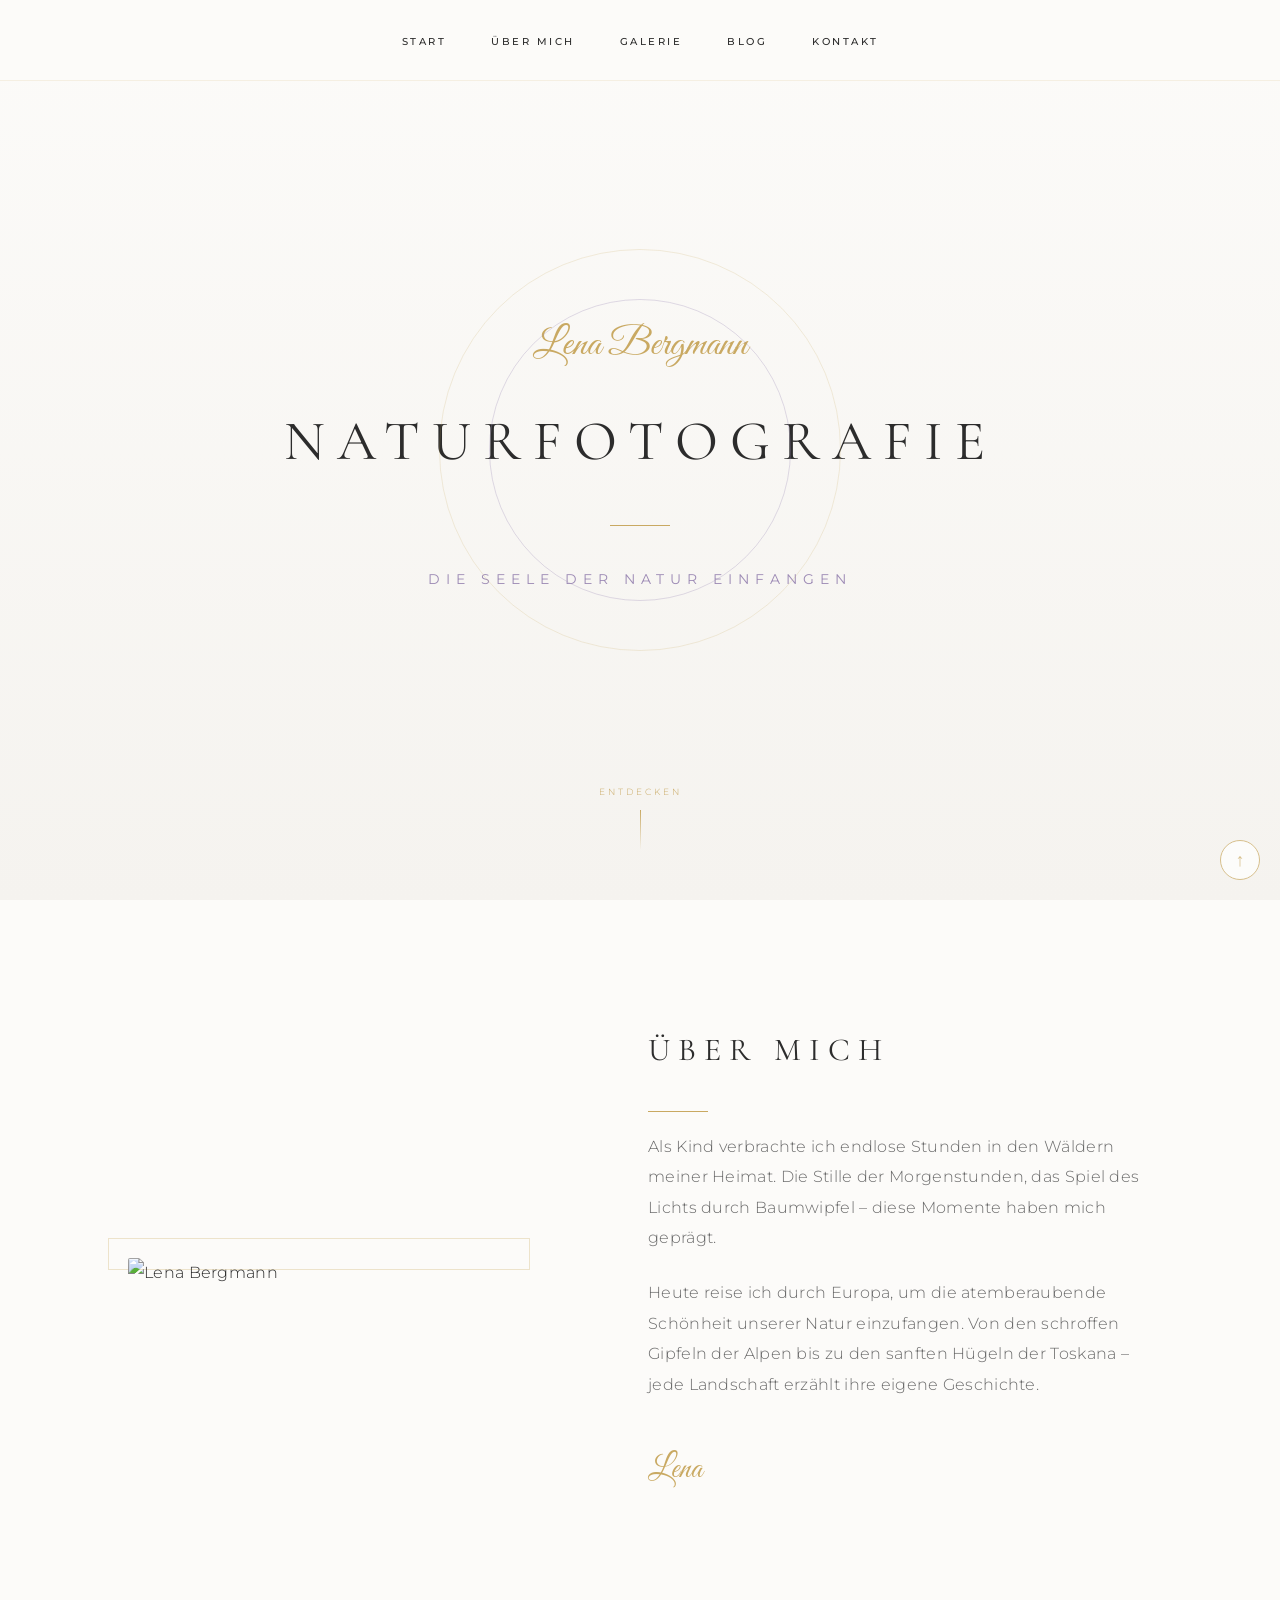
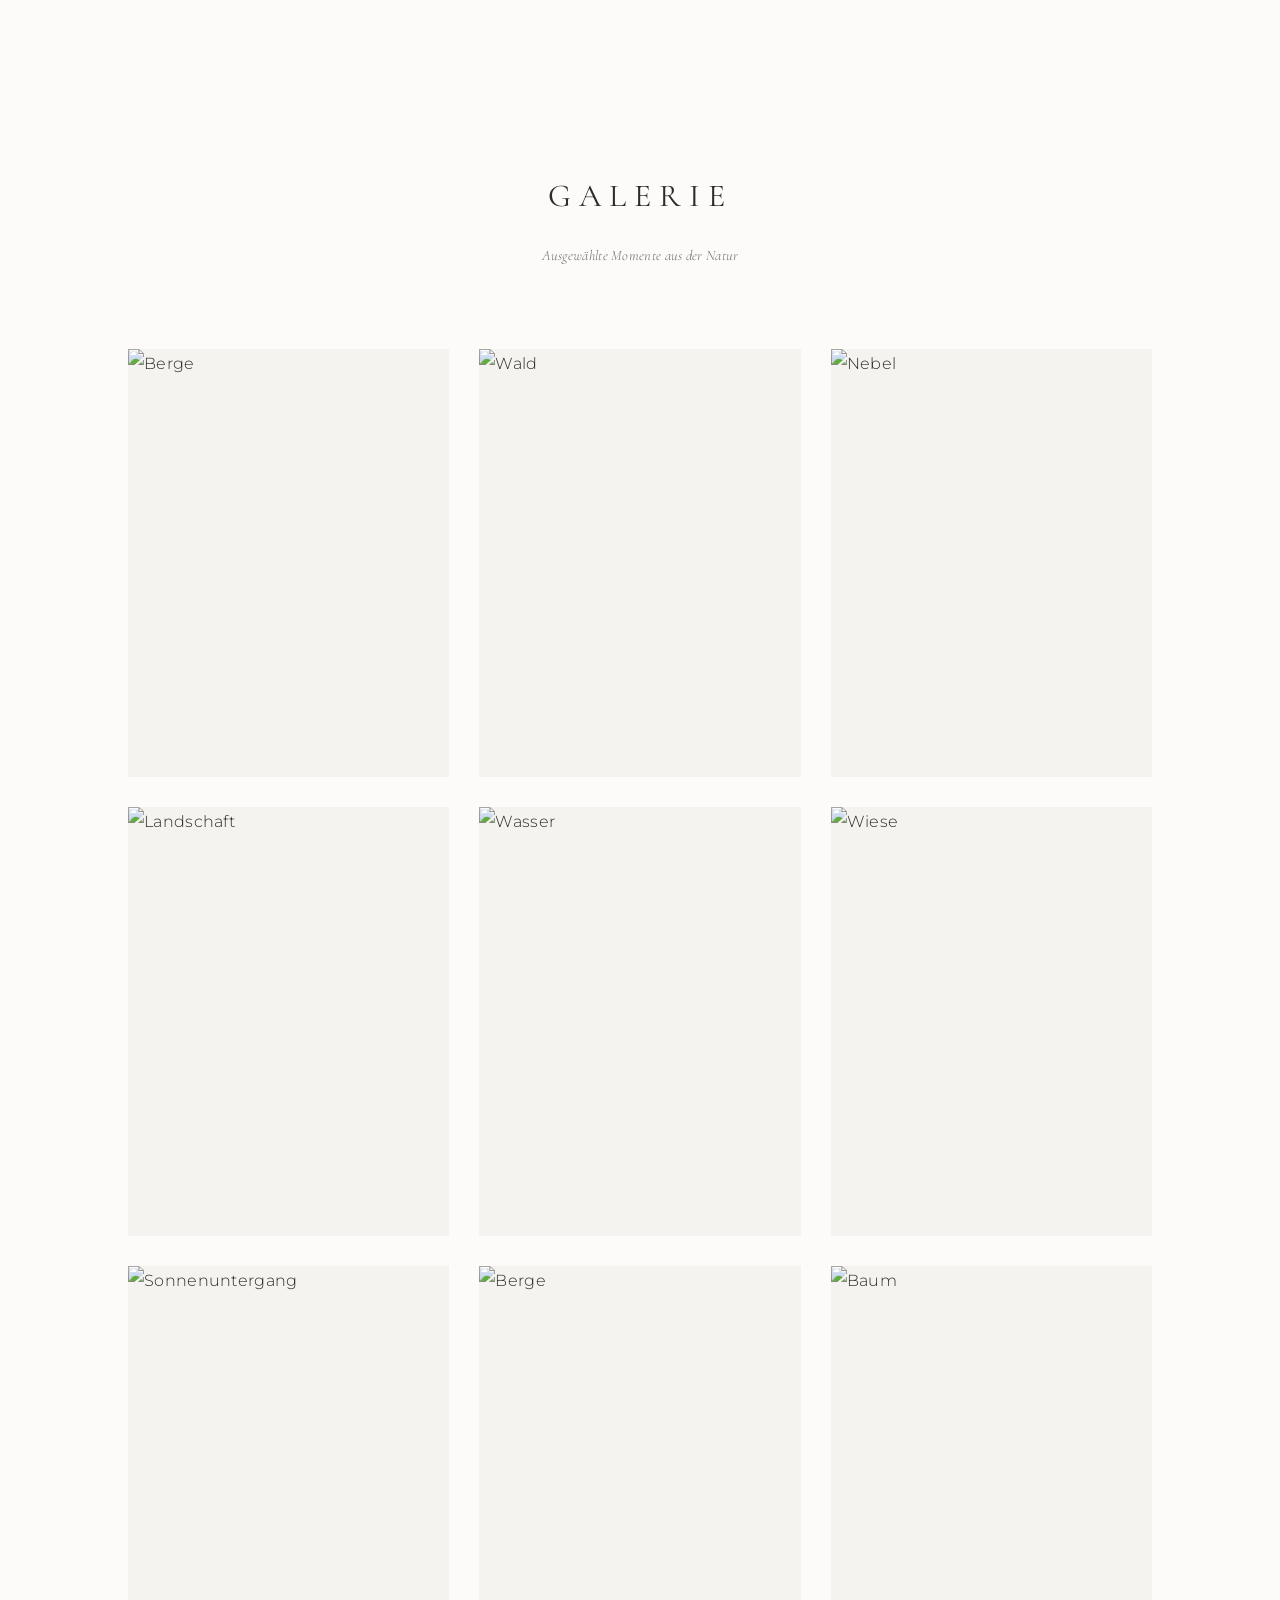
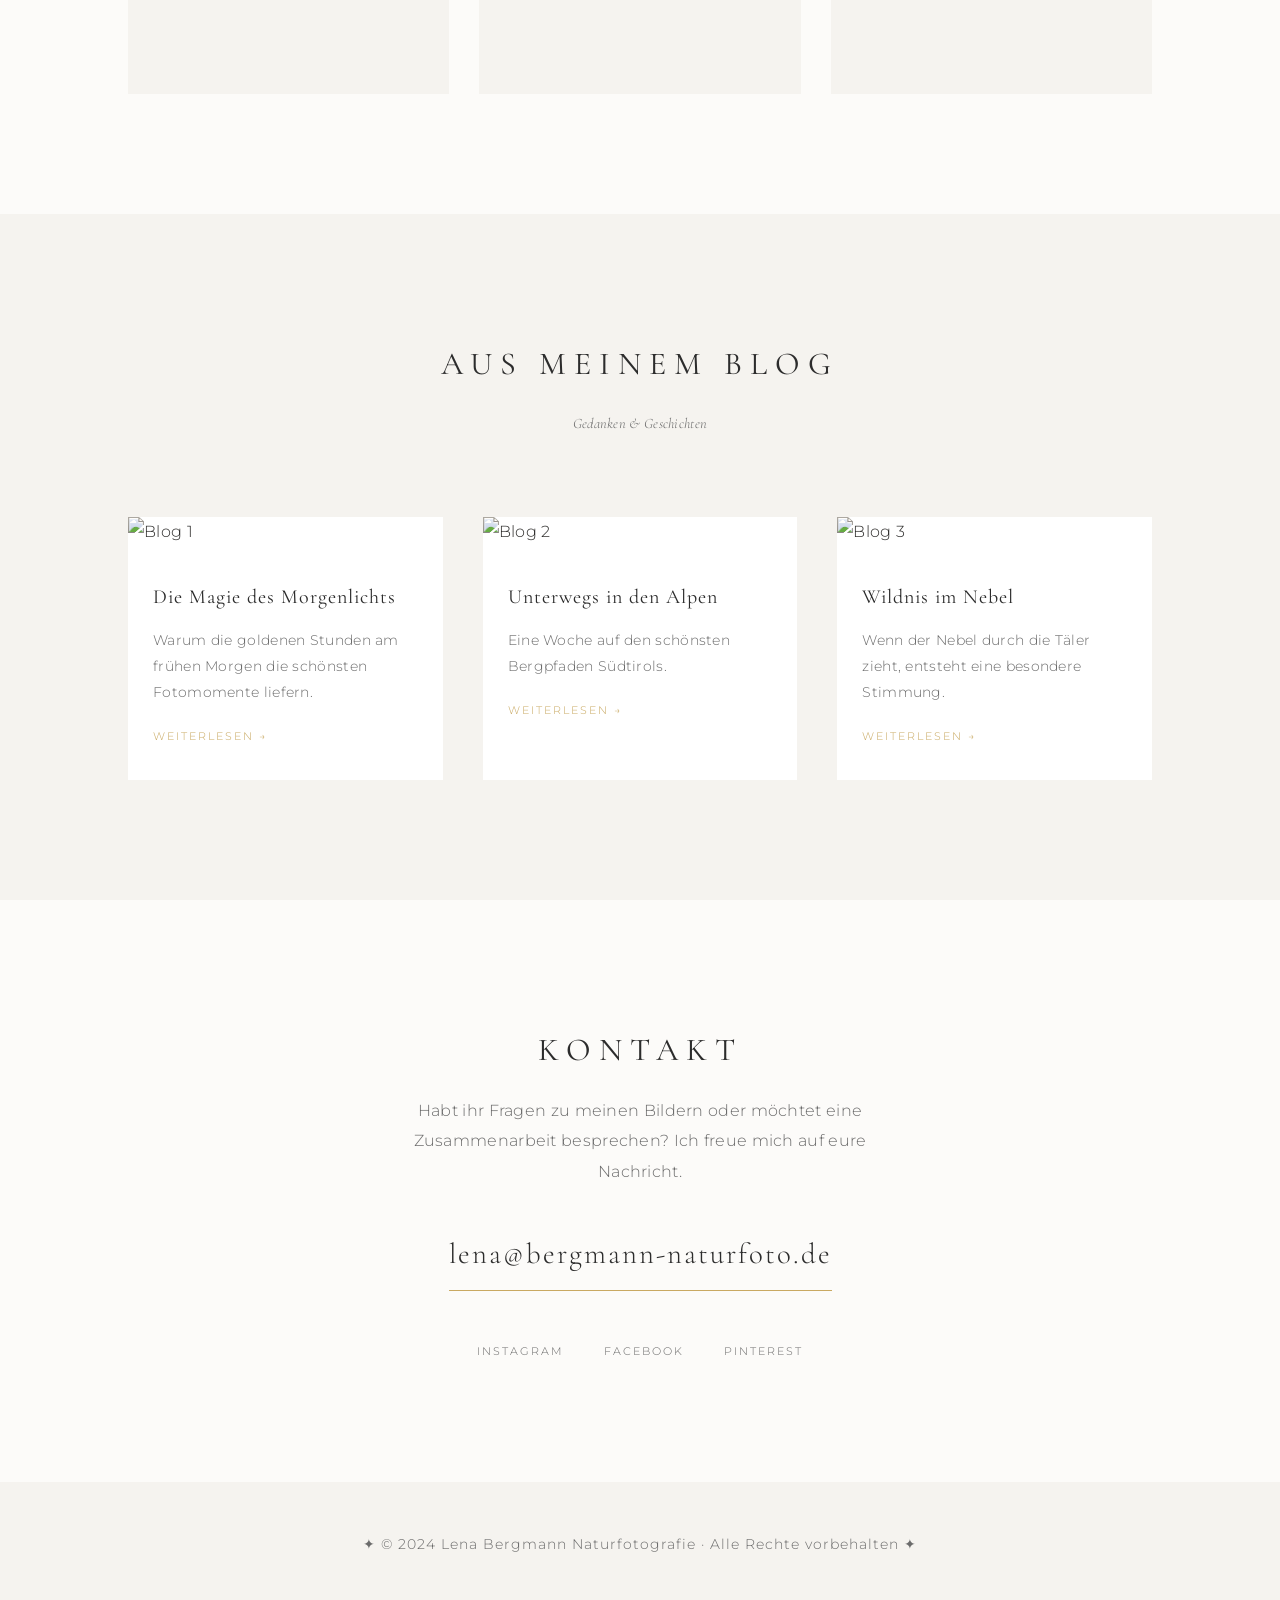
==== commit 49051d9b: "Add: Scroll-to-Top Button (klein, unauffällig)" ====
--- a/index.html
+++ b/index.html
@@ -3,328 +3,725 @@
 <head>
     <meta charset="UTF-8">
     <meta name="viewport" content="width=device-width, initial-scale=1.0">
-    <title>Meisterwerk Hoffmann - Handwerksbetrieb</title>
+    <title>Lena Bergmann Naturfotografie</title>
+    
+    <!-- Google Fonts -->
     <link rel="preconnect" href="https://fonts.googleapis.com">
     <link rel="preconnect" href="https://fonts.gstatic.com" crossorigin>
-    <link href="https://fonts.googleapis.com/css2?family=Inter:wght@300;400;500;600;700&display=swap" rel="stylesheet">
-    <link rel="stylesheet" href="style.css">
+    <link href="https://fonts.googleapis.com/css2?family=Cormorant+Garamond:ital,wght@0,400;0,500;1,400&family=Montserrat:wght@300;400;500&family=Great+Vibes&display=swap" rel="stylesheet">
+    
+    <style>
+        /* ================================================
+           NATUR FOTOGRAFIE - MINIMAL SPIRITUAL
+           ================================================ */
+
+        :root {
+            --bg-primary: #fcfbf9;
+            --bg-secondary: #f5f3ef;
+            --bg-card: #ffffff;
+            --text-primary: #2c2c2c;
+            --text-secondary: #6b6b6b;
+            --accent-gold: #c9a962;
+            --accent-gold-light: #dfc78a;
+            --accent-lavender: #9d8bb5;
+            
+            --font-heading: 'Cormorant Garamond', Georgia, serif;
+            --font-body: 'Montserrat', -apple-system, sans-serif;
+            --font-accent: 'Great Vibes', cursive;
+        }
+
+        * { margin: 0; padding: 0; box-sizing: border-box; }
+
+        html { scroll-behavior: smooth; }
+
+        body {
+            background-color: var(--bg-primary);
+            color: var(--text-primary);
+            font-family: var(--font-body);
+            font-weight: 300;
+            line-height: 1.9;
+            letter-spacing: 0.3px;
+        }
+
+        h1, h2, h3, h4 {
+            font-family: var(--font-heading);
+            font-weight: 400;
+            letter-spacing: 2px;
+        }
+
+        a { text-decoration: none; color: inherit; transition: color 0.3s; }
+
+        /* Dekorative Linie */
+        .divider {
+            width: 60px;
+            height: 1px;
+            background: var(--accent-gold);
+            margin: 20px auto;
+        }
+
+        .divider-left {
+            margin: 20px 0;
+        }
+
+        /* Navigation */
+        nav {
+            position: fixed;
+            top: 0;
+            width: 100%;
+            background: rgba(252, 251, 249, 0.92);
+            backdrop-filter: blur(8px);
+            z-index: 1000;
+            padding: 25px 0;
+            border-bottom: 1px solid rgba(201, 169, 98, 0.15);
+        }
+
+        nav ul {
+            display: flex;
+            justify-content: center;
+            gap: 45px;
+            list-style: none;
+        }
+
+        nav a {
+            color: var(--text-primary);
+            text-decoration: none;
+            text-transform: uppercase;
+            letter-spacing: 2.5px;
+            font-size: 10px;
+            font-weight: 500;
+            position: relative;
+        }
+
+        nav a::after {
+            content: '';
+            position: absolute;
+            bottom: -5px;
+            left: 50%;
+            width: 0;
+            height: 1px;
+            background: var(--accent-gold);
+            transition: all 0.3s;
+            transform: translateX(-50%);
+        }
+
+        nav a:hover { color: var(--accent-gold); }
+        nav a:hover::after { width: 100%; }
+
+        /* Hero Section */
+        .hero {
+            height: 100vh;
+            display: flex;
+            flex-direction: column;
+            align-items: center;
+            justify-content: center;
+            text-align: center;
+            background: linear-gradient(180deg, var(--bg-primary) 0%, var(--bg-secondary) 100%);
+            padding: 0 20px;
+            position: relative;
+        }
+
+        /* Dekoratives Kreis-Element */
+        .hero::before {
+            content: '';
+            position: absolute;
+            top: 50%;
+            left: 50%;
+            width: 400px;
+            height: 400px;
+            border: 1px solid rgba(201, 169, 98, 0.2);
+            border-radius: 50%;
+            transform: translate(-50%, -50%);
+            animation: pulse 8s ease-in-out infinite;
+        }
+
+        .hero::after {
+            content: '';
+            position: absolute;
+            top: 50%;
+            left: 50%;
+            width: 300px;
+            height: 300px;
+            border: 1px solid rgba(157, 139, 181, 0.3);
+            border-radius: 50%;
+            transform: translate(-50%, -50%);
+            animation: pulse 8s ease-in-out infinite 2s;
+        }
+
+        @keyframes pulse {
+            0%, 100% { opacity: 0.3; transform: translate(-50%, -50%) scale(1); }
+            50% { opacity: 0.6; transform: translate(-50%, -50%) scale(1.05); }
+        }
+
+        .hero h1 {
+            font-size: 3.5rem;
+            font-weight: 400;
+            letter-spacing: 12px;
+            margin-bottom: 10px;
+            text-transform: uppercase;
+        }
+
+        .hero .script-name {
+            font-family: var(--font-accent);
+            font-size: 2.5rem;
+            color: var(--accent-gold);
+            margin-bottom: 5px;
+            letter-spacing: 0;
+            text-transform: none;
+        }
+
+        .hero .tagline {
+            color: var(--accent-lavender);
+            font-size: 0.9rem;
+            letter-spacing: 6px;
+            text-transform: uppercase;
+            font-weight: 400;
+            margin-top: 20px;
+        }
+
+        .hero .scroll-indicator {
+            position: absolute;
+            bottom: 50px;
+            display: flex;
+            flex-direction: column;
+            align-items: center;
+            color: var(--accent-gold);
+            font-size: 9px;
+            letter-spacing: 3px;
+            text-transform: uppercase;
+        }
+
+        .hero .scroll-indicator::after {
+            content: '';
+            width: 1px;
+            height: 40px;
+            background: linear-gradient(to bottom, var(--accent-gold), transparent);
+            margin-top: 10px;
+            animation: scrollBounce 2s infinite;
+        }
+
+        @keyframes scrollBounce {
+            0%, 100% { transform: translateY(0); }
+            50% { transform: translateY(8px); }
+        }
+
+        /* Sections */
+        section {
+            padding: 120px 10%;
+        }
+
+        section h2 {
+            font-size: 2rem;
+            text-align: center;
+            margin-bottom: 15px;
+            letter-spacing: 8px;
+            text-transform: uppercase;
+        }
+
+        .section-subtitle {
+            text-align: center;
+            color: var(--text-secondary);
+            margin-bottom: 80px;
+            font-size: 0.9rem;
+            font-style: italic;
+            font-family: var(--font-heading);
+        }
+
+        /* About Section */
+        .about {
+            display: grid;
+            grid-template-columns: 1fr 1.2fr;
+            gap: 100px;
+            align-items: center;
+            max-width: 1200px;
+            margin: 0 auto;
+        }
+
+        .about-image {
+            position: relative;
+        }
+
+        .about-image img {
+            width: 100%;
+            border-radius: 2px;
+        }
+
+        /* Dekoratives Element neben Bild */
+        .about-image::before {
+            content: '';
+            position: absolute;
+            top: -20px;
+            left: -20px;
+            width: 100%;
+            height: 100%;
+            border: 1px solid var(--accent-gold);
+            opacity: 0.3;
+            z-index: -1;
+        }
+
+        .about-content h2 {
+            text-align: left;
+            margin-bottom: 30px;
+        }
+
+        .about-content p {
+            color: var(--text-secondary);
+            margin-bottom: 25px;
+            font-size: 1rem;
+        }
+
+        .about-content .script-signature {
+            font-family: var(--font-accent);
+            font-size: 2rem;
+            color: var(--accent-gold);
+            margin-top: 40px;
+        }
+
+        /* Gallery Grid */
+        .gallery-grid {
+            display: grid;
+            grid-template-columns: repeat(3, 1fr);
+            gap: 30px;
+        }
+
+        .gallery-item {
+            position: relative;
+            overflow: hidden;
+            aspect-ratio: 3/4;
+            cursor: pointer;
+            background: var(--bg-secondary);
+        }
+
+        .gallery-item img {
+            width: 100%;
+            height: 100%;
+            object-fit: cover;
+            transition: transform 0.8s ease, filter 0.8s ease;
+            filter: sepia(10%);
+        }
+
+        .gallery-item:hover img {
+            transform: scale(1.05);
+            filter: sepia(0%);
+        }
+
+        .gallery-item .overlay {
+            position: absolute;
+            inset: 0;
+            background: linear-gradient(to top, rgba(44, 44, 44, 0.7) 0%, transparent 60%);
+            opacity: 0;
+            transition: opacity 0.4s;
+            display: flex;
+            align-items: flex-end;
+            justify-content: center;
+            padding-bottom: 30px;
+        }
+
+        .gallery-item:hover .overlay { opacity: 1; }
+
+        .gallery-item .overlay span {
+            color: rgba(255,255,255,0.9);
+            font-family: var(--font-heading);
+            font-size: 1.1rem;
+            font-style: italic;
+            letter-spacing: 2px;
+        }
+
+        /* Lightbox Modal */
+        .lightbox {
+            position: fixed;
+            inset: 0;
+            background: rgba(44, 44, 44, 0.97);
+            display: none;
+            align-items: center;
+            justify-content: center;
+            z-index: 2000;
+        }
+
+        .lightbox.active { display: flex; }
+
+        .lightbox img {
+            max-width: 90%;
+            max-height: 90vh;
+            object-fit: contain;
+            box-shadow: 0 20px 60px rgba(0,0,0,0.5);
+        }
+
+        .lightbox-close {
+            position: absolute;
+            top: 30px;
+            right: 30px;
+            color: var(--accent-gold);
+            font-size: 36px;
+            cursor: pointer;
+            z-index: 2001;
+            transition: color 0.3s;
+        }
+
+        .lightbox-close:hover { color: var(--accent-gold-light); }
+
+        /* Blog Section */
+        .blog {
+            background: var(--bg-secondary);
+        }
+
+        .blog-grid {
+            display: grid;
+            grid-template-columns: repeat(3, 1fr);
+            gap: 40px;
+            max-width: 1100px;
+            margin: 0 auto;
+        }
+
+        .blog-card {
+            background: var(--bg-card);
+            padding: 0;
+            transition: transform 0.4s, box-shadow 0.4s;
+        }
+
+        .blog-card:hover {
+            transform: translateY(-8px);
+            box-shadow: 0 20px 40px rgba(0,0,0,0.08);
+        }
+
+        .blog-card img {
+            width: 100%;
+            height: 220px;
+            object-fit: cover;
+            filter: sepia(15%);
+            transition: filter 0.4s;
+        }
+
+        .blog-card:hover img {
+            filter: sepia(0%);
+        }
+
+        .blog-content {
+            padding: 30px 25px;
+        }
+
+        .blog-content h3 {
+            color: var(--text-primary);
+            margin-bottom: 12px;
+            font-size: 1.25rem;
+            letter-spacing: 1px;
+        }
+
+        .blog-content p {
+            color: var(--text-secondary);
+            font-size: 0.9rem;
+            line-height: 1.8;
+        }
+
+        .blog-content a {
+            display: inline-block;
+            margin-top: 20px;
+            color: var(--accent-gold);
+            font-size: 11px;
+            letter-spacing: 2px;
+            text-transform: uppercase;
+            position: relative;
+        }
+
+        .blog-content a::after {
+            content: ' →';
+            transition: margin 0.3s;
+        }
+
+        .blog-content a:hover::after {
+            margin-left: 5px;
+        }
+
+        /* Contact Section */
+        .contact {
+            background: var(--bg-primary);
+            text-align: center;
+        }
+
+        .contact-content {
+            max-width: 500px;
+            margin: 0 auto;
+        }
+
+        .contact-content p {
+            color: var(--text-secondary);
+            margin-bottom: 40px;
+        }
+
+        .contact-email {
+            display: inline-block;
+            color: var(--text-primary);
+            font-family: var(--font-heading);
+            font-size: 1.8rem;
+            letter-spacing: 2px;
+            border-bottom: 1px solid var(--accent-gold);
+            padding-bottom: 8px;
+            transition: all 0.3s;
+        }
+
+        .contact-email:hover {
+            color: var(--accent-gold);
+        }
+
+        .social-links {
+            margin-top: 50px;
+            display: flex;
+            justify-content: center;
+            gap: 40px;
+        }
+
+        .social-links a {
+            color: var(--text-secondary);
+            font-size: 11px;
+            letter-spacing: 2px;
+            text-transform: uppercase;
+            position: relative;
+        }
+
+        .social-links a::before {
+            content: '✦';
+            position: absolute;
+            left: -18px;
+            color: var(--accent-gold);
+            opacity: 0;
+            transition: opacity 0.3s;
+        }
+
+        .social-links a:hover { color: var(--accent-gold); }
+        .social-links a:hover::before { opacity: 1; }
+
+        /* Footer */
+        footer {
+            background: var(--bg-secondary);
+            padding: 50px;
+            text-align: center;
+            color: var(--text-secondary);
+            font-size: 0.85rem;
+            letter-spacing: 1px;
+        }
+
+        footer span {
+            color: var(--accent-gold);
+        }
+
+        /* Scroll to Top Button */
+        .scroll-top {
+            position: fixed;
+            bottom: 20px;
+            right: 20px;
+            width: 40px;
+            height: 40px;
+            background: var(--bg-card);
+            border: 1px solid var(--accent-gold);
+            border-radius: 50%;
+            color: var(--accent-gold);
+            font-size: 18px;
+            cursor: pointer;
+            opacity: 0.7;
+            transition: all 0.3s;
+            z-index: 999;
+            display: flex;
+            align-items: center;
+            justify-content: center;
+        }
+
+        .scroll-top:hover {
+            opacity: 1;
+            transform: translateY(-3px);
+        }
+
+        /* Mobile */
+        @media (max-width: 768px) {
+            .hero h1 { font-size: 1.8rem; letter-spacing: 6px; }
+            .hero .script-name { font-size: 1.8rem; }
+            .hero .tagline { font-size: 0.7rem; letter-spacing: 3px; }
+            .hero::before { width: 280px; height: 280px; }
+            .hero::after { width: 200px; height: 200px; }
+            nav ul { gap: 20px; }
+            section { padding: 80px 5%; }
+            .about { grid-template-columns: 1fr; gap: 50px; }
+            .about-image { order: -1; }
+            .about-image::before { display: none; }
+            .gallery-grid { grid-template-columns: 1fr; }
+            .blog-grid { grid-template-columns: 1fr; }
+        }
+    </style>
 </head>
 <body>
-    <header class="header">
-        <div class="container header-inner">
-            <a href="#" class="logo">
-                <span class="logo-text">MEISTERWERK</span>
-                <span class="logo-sub">HOFFMANN</span>
-            </a>
-            <nav class="nav">
-                <a href="index.html" class="nav-link">Home</a>
-                <a href="leistungen.html" class="nav-link">Leistungen</a>
-                <a href="projekte.html" class="nav-link">Projekte</a>
-                <a href="ueber-uns.html" class="nav-link">Über uns</a>
-                <a href="kontakt.html" class="nav-link">Kontakt</a>
-            </nav>
-            <a href="#kontakt" class="btn btn-primary">Kostenlos beraten</a>
-            <button class="mobile-menu-btn" aria-label="Menü öffnen">
-                <span></span>
-                <span></span>
-                <span></span>
-            </button>
-        </div>
-    </header>
-
-    <section id="home" class="hero" style="background-image: url('https://images.unsplash.com/photo-1621905251189-08b45d6a269e?w=1920&q=80');">
-        <div class="container hero-content">
-            <h1 class="hero-title">Meisterqualität für Ihr Zuhause.</h1>
-            <p class="hero-subtitle">Ihr vertrauenswürdiger Partner für Renovierung, Sanierung und Innenausbau. Seit Jahren stehen wir für Handwerkskunst Made in Germany.</p>
-            <div class="hero-buttons">
-            <a href="kontakt.html" class="btn btn-primary">Kostenlos beraten</a>
-                <a href="projekte.html" class="btn btn-outline">Unsere Projekte</a>
+
+    <!-- Navigation -->
+    <nav>
+        <ul>
+            <li><a href="#home">Start</a></li>
+            <li><a href="#about">Über mich</a></li>
+            <li><a href="#gallery">Galerie</a></li>
+            <li><a href="#blog">Blog</a></li>
+            <li><a href="#contact">Kontakt</a></li>
+        </ul>
+    </nav>
+
+    <!-- Hero Section -->
+    <section id="home" class="hero">
+        <p class="script-name">Lena Bergmann</p>
+        <h1>Naturfotografie</h1>
+        <div class="divider"></div>
+        <p class="tagline">Die Seele der Natur einfangen</p>
+        <span class="scroll-indicator">Entdecken</span>
+    </section>
+
+    <!-- About Section -->
+    <section id="about">
+        <div class="about">
+            <div class="about-image">
+                <img src="https://images.unsplash.com/photo-1554048612-b6a482bc67e5?w=600&q=80" alt="Lena Bergmann">
+            </div>
+            <div class="about-content">
+                <h2>Über mich</h2>
+                <div class="divider divider-left"></div>
+                <p>Als Kind verbrachte ich endlose Stunden in den Wäldern meiner Heimat. Die Stille der Morgenstunden, das Spiel des Lichts durch Baumwipfel – diese Momente haben mich geprägt.</p>
+                <p>Heute reise ich durch Europa, um die atemberaubende Schönheit unserer Natur einzufangen. Von den schroffen Gipfeln der Alpen bis zu den sanften Hügeln der Toskana – jede Landschaft erzählt ihre eigene Geschichte.</p>
+                <p class="script-signature">Lena</p>
             </div>
         </div>
     </section>
 
-    <section id="leistungen" class="leistungen">
-        <div class="container">
-            <div class="section-header">
-                <h2 class="section-title">Unsere Leistungen</h2>
-                <p class="section-subtitle">Alles aus einer Hand – von der Planung bis zur Umsetzung</p>
-            </div>
-            <div class="leistungen-grid">
-                <div class="leistung-card">
-                    <div class="leistung-image">
-                        <img src="https://images.unsplash.com/photo-1484154218962-a197022b5858?w=600&q=80" alt="Renovierung">
-                    </div>
-                    <div class="leistung-icon">
-                        <svg xmlns="http://www.w3.org/2000/svg" fill="none" viewBox="0 0 24 24" stroke="currentColor"><path stroke-linecap="round" stroke-linejoin="round" stroke-width="1.5" d="M11.42 15.17L17.25 21A2.652 2.652 0 0021 17.25l-5.877-5.877M11.42 15.17l2.496-3.03c.317-.384.74-.626 1.208-.766M11.42 15.17l-4.655 5.653a2.548 2.548 0 11-3.586-3.586l6.837-5.63m5.108-.233c.55-.164 1.163-.188 1.743-.14a4.5 4.5 0 004.486-6.336l-3.276 3.277a3.004 3.004 0 01-2.25-2.25l3.276-3.276a4.5 4.5 0 00-6.336 4.486c.091 1.076-.071 2.264-.904 2.95l-.102.085m-1.745 1.437L5.909 7.5H4.5L2.25 3.75l1.5-1.5L7.5 4.5v1.409l4.26 4.26m-1.745 1.437l1.745-1.437m6.615 8.206L15.75 15.75M4.867 19.125h.008v.008h-.008v-.008z" /></svg>
-                    </div>
-                    <h3 class="leistung-title">Renovierung</h3>
-                    <p class="leistung-text">Komplette Wohnungs- und Hausrenovierungen nach Ihren Wünschen.</p>
-                </div>
-                <div class="leistung-card">
-                    <div class="leistung-image">
-                        <img src="https://images.unsplash.com/photo-1504307651254-35680f356dfd?w=600&q=80" alt="Sanierung">
-                    </div>
-                    <div class="leistung-icon">
-                        <svg xmlns="http://www.w3.org/2000/svg" fill="none" viewBox="0 0 24 24" stroke="currentColor"><path stroke-linecap="round" stroke-linejoin="round" stroke-width="1.5" d="M19.21 15.89a2.995 2.995 0 010-4.236L18.79 9.2a3 3 0 00-4.24 0l-1.42 1.42a12.026 12.026 0 01-6.83-6.83l1.42-1.42a3 3 0 00-4.24-4.24L3.58 1.74a2.995 2.995 0 010-4.236l1.22-1.22a3 3 0 014.24 0l1.42 1.42a12.026 12.026 0 016.83 6.83l-1.42 1.42a3 3 0 004.24 4.24l1.42-1.42a2.995 2.995 0 014.236 0l1.22 1.22a2.995 2.995 0 010 4.236l-1.22 1.22a3 3 0 01-4.24-4.24l1.42-1.42a12.026 12.026 0 01-6.83 6.83l1.42 1.42a3 3 0 004.24 4.24l-1.22 1.22a2.995 2.995 0 010 4.236z" /></svg>
-                    </div>
-                    <h3 class="leistung-title">Sanierung</h3>
-                    <p class="leistung-text">Moderne Badsanierung und Gebäudesanierung mit Fachkompetenz.</p>
-                </div>
-                <div class="leistung-card">
-                    <div class="leistung-image">
-                        <img src="https://images.unsplash.com/photo-1503387762-592deb58ef4e?w=600&q=80" alt="Trockenbau">
-                    </div>
-                    <div class="leistung-icon">
-                        <svg xmlns="http://www.w3.org/2000/svg" fill="none" viewBox="0 0 24 24" stroke="currentColor"><path stroke-linecap="round" stroke-linejoin="round" stroke-width="1.5" d="M4 5a1 1 0 011-1h14a1 1 0 011 1v2a1 1 0 01-1 1H5a1 1 0 01-1-1V5zM4 13a1 1 0 011-1h6a1 1 0 011 1v6a1 1 0 01-1 1H5a1 1 0 01-1-1v-6zM16 13a1 1 0 011-1h2a1 1 0 011 1v6a1 1 0 01-1 1h-2a1 1 0 01-1-1v-6z" /></svg>
-                    </div>
-                    <h3 class="leistung-title">Trockenbau</h3>
-                    <p class="leistung-text">Wand- und Deckensysteme für flexible Raumgestaltung.</p>
-                </div>
-                <div class="leistung-card">
-                    <div class="leistung-image">
-                        <img src="https://images.unsplash.com/photo-1562259949-e8e7689d7828?w=600&q=80" alt="Malerarbeiten">
-                    </div>
-                    <div class="leistung-icon">
-                        <svg xmlns="http://www.w3.org/2000/svg" fill="none" viewBox="0 0 24 24" stroke="currentColor"><path stroke-linecap="round" stroke-linejoin="round" stroke-width="1.5" d="M7 21a4 4 0 01-4-4V5a2 2 0 012-2h4a2 2 0 012 2v12a4 4 0 01-4 4zm0 0h12a2 2 0 002-2v-4a2 2 0 00-2-2h-2.343M11 7.343l1.657-1.657a2 2 0 012.828 0l2.829 2.829a2 2 0 010 2.828l-8.486 8.485M7 17h.01" /></svg>
-                    </div>
-                    <h3 class="leistung-title">Malerarbeiten</h3>
-                    <p class="leistung-text">Professionelles Streichen, Tapezieren und Lackieren.</p>
-                </div>
-                <div class="leistung-card">
-                    <div class="leistung-image">
-                        <img src="https://images.unsplash.com/photo-1558618666-fcd25c85cd64?w=600&q=80" alt="Bodenverlegung">
-                    </div>
-                    <div class="leistung-icon">
-                        <svg xmlns="http://www.w3.org/2000/svg" fill="none" viewBox="0 0 24 24" stroke="currentColor"><path stroke-linecap="round" stroke-linejoin="round" stroke-width="1.5" d="M4 16l4.586-4.586a2 2 0 012.828 0L16 16m-2-2l1.586-1.586a2 2 0 012.828 0L20 14m-6-6h.01M6 20h12a2 2 0 002-2V6a2 2 0 00-2-2H6a2 2 0 00-2 2v12a2 2 0 002 2z" /></svg>
-                    </div>
-                    <h3 class="leistung-title">Bodenverlegung</h3>
-                    <p class="leistung-text">Parkett, Laminat, Vinyl und Fliesen von Profis.</p>
-                </div>
-                <div class="leistung-card">
-                    <div class="leistung-image">
-                        <img src="https://images.unsplash.com/photo-1618221195710-dd6b41faaea6?w=600&q=80" alt="Innenausbau">
-                    </div>
-                    <div class="leistung-icon">
-                        <svg xmlns="http://www.w3.org/2000/svg" fill="none" viewBox="0 0 24 24" stroke="currentColor"><path stroke-linecap="round" stroke-linejoin="round" stroke-width="1.5" d="M3 12l2-2m0 0l7-7 7 7M5 10v10a1 1 0 001 1h3m10-11l2 2m-2-2v10a1 1 0 01-1 1h-3m-6 0a1 1 0 001-1v-4a1 1 0 011-1h2a1 1 0 011 1v4a1 1 0 001 1m-6 0h6" /></svg>
-                    </div>
-                    <h3 class="leistung-title">Innenausbau</h3>
-                    <p class="leistung-text">Maßgeschneiderte Lösungen für Ihr perfektes Zuhause.</p>
-                </div>
+    <!-- Gallery Section -->
+    <section id="gallery">
+        <h2>Galerie</h2>
+        <p class="section-subtitle">Ausgewählte Momente aus der Natur</p>
+        <div class="gallery-grid">
+            <div class="gallery-item">
+                <img src="https://images.unsplash.com/photo-1506905925346-21bda4d32df4?w=600&q=80" alt="Berge">
+                <div class="overlay"><span>Alpine Stille</span></div>
+            </div>
+            <div class="gallery-item">
+                <img src="https://images.unsplash.com/photo-1441974231531-c6227db76b6e?w=600&q=80" alt="Wald">
+                <div class="overlay"><span>Waldgeheimnis</span></div>
+            </div>
+            <div class="gallery-item">
+                <img src="https://images.unsplash.com/photo-1470071459604-3b5ec3a7fe05?w=600&q=80" alt="Nebel">
+                <div class="overlay"><span>Nebelwandler</span></div>
+            </div>
+            <div class="gallery-item">
+                <img src="https://images.unsplash.com/photo-1469474968028-56623f02e42e?w=600&q=80" alt="Landschaft">
+                <div class="overlay"><span>Morgenlicht</span></div>
+            </div>
+            <div class="gallery-item">
+                <img src="https://images.unsplash.com/photo-1426604966848-d7adac402bff?w=600&q=80" alt="Wasser">
+                <div class="overlay"><span>Spiegelung</span></div>
+            </div>
+            <div class="gallery-item">
+                <img src="https://images.unsplash.com/photo-1472214103451-9374bd1c798e?w=600&q=80" alt="Wiese">
+                <div class="overlay"><span>Grünes Gold</span></div>
+            </div>
+            <div class="gallery-item">
+                <img src="https://images.unsplash.com/photo-1505144808419-1957a94ca61e?w=600&q=80" alt="Sonnenuntergang">
+                <div class="overlay"><span>Abendglut</span></div>
+            </div>
+            <div class="gallery-item">
+                <img src="https://images.unsplash.com/photo-1518173946687-a4c036bc6c9f?w=600&q=80" alt="Berge">
+                <div class="overlay"><span>Gipfelrauschen</span></div>
+            </div>
+            <div class="gallery-item">
+                <img src="https://images.unsplash.com/photo-1507003211169-0a1dd7228f2d?w=600&q=80" alt="Baum">
+                <div class="overlay"><span>Wurzeln</span></div>
             </div>
         </div>
     </section>
 
-    <section id="ueber-uns" class="warum-wir">
-        <div class="container">
-            <div class="section-header">
-                <h2 class="section-title">Warum Meisterwerk Hoffmann?</h2>
-                <p class="section-subtitle">Darauf können Sie sich verlassen</p>
-            </div>
-            <div class="warum-grid">
-                <div class="warum-card">
-                    <div class="warum-icon">
-                        <svg xmlns="http://www.w3.org/2000/svg" fill="none" viewBox="0 0 24 24" stroke="currentColor"><path stroke-linecap="round" stroke-linejoin="round" stroke-width="1.5" d="M9 12l2 2 4-4M7.835 4.697a3.42 3.42 0 001.946-.806 3.42 3.42 0 014.438 0 3.42 3.42 0 001.946.806 3.42 3.42 0 013.138 3.138 3.42 3.42 0 00.806 1.946 3.42 3.42 0 010 4.438 3.42 3.42 0 00-.806 1.946 3.42 3.42 0 01-3.138 3.138 3.42 3.42 0 00-1.946.806 3.42 3.42 0 01-4.438 0 3.42 3.42 0 00-1.946-.806 3.42 3.42 0 01-3.138-3.138 3.42 3.42 0 00-.806-1.946 3.42 3.42 0 010-4.438 3.42 3.42 0 00.806-1.946 3.42 3.42 0 013.138-3.138z" /></svg>
-                    </div>
-                    <h3 class="warum-title">Meisterbetrieb</h3>
-                    <p class="warum-text">Zertifizierte Qualifikation und jahrelange Erfahrung</p>
+    <!-- Blog Section -->
+    <section id="blog" class="blog">
+        <h2>Aus meinem Blog</h2>
+        <p class="section-subtitle">Gedanken & Geschichten</p>
+        <div class="blog-grid">
+            <div class="blog-card">
+                <img src="https://images.unsplash.com/photo-1441974231531-c6227db76b6e?w=400&q=80" alt="Blog 1">
+                <div class="blog-content">
+                    <h3>Die Magie des Morgenlichts</h3>
+                    <p>Warum die goldenen Stunden am frühen Morgen die schönsten Fotomomente liefern.</p>
+                    <a href="#">Weiterlesen</a>
                 </div>
-                <div class="warum-card">
-                    <div class="warum-icon">
-                        <svg xmlns="http://www.w3.org/2000/svg" fill="none" viewBox="0 0 24 24" stroke="currentColor"><path stroke-linecap="round" stroke-linejoin="round" stroke-width="1.5" d="M12 8v4l3 3m6-3a9 9 0 11-18 0 9 9 0 0118 0z" /></svg>
-                    </div>
-                    <h3 class="warum-title">Pünktlich</h3>
-                    <p class="warum-text">Zuverlässige Terminierung und Einhaltung</p>
+            </div>
+            <div class="blog-card">
+                <img src="https://images.unsplash.com/photo-1506905925346-21bda4d32df4?w=400&q=80" alt="Blog 2">
+                <div class="blog-content">
+                    <h3>Unterwegs in den Alpen</h3>
+                    <p>Eine Woche auf den schönsten Bergpfaden Südtirols.</p>
+                    <a href="#">Weiterlesen</a>
                 </div>
-                <div class="warum-card">
-                    <div class="warum-icon">
-                        <svg xmlns="http://www.w3.org/2000/svg" fill="none" viewBox="0 0 24 24" stroke="currentColor"><path stroke-linecap="round" stroke-linejoin="round" stroke-width="1.5" d="M9 12l2 2 4-4m5.618-4.016A11.955 11.955 0 0112 2.944a11.955 11.955 0 01-8.618 3.04A12.02 12.02 0 003 9c0 5.591 3.824 10.29 9 11.622 5.176-1.332 9-6.03 9-11.622 0-1.042-.133-2.052-.382-3.016z" /></svg>
-                    </div>
-                    <h3 class="warum-title">Fair & Transparent</h3>
-                    <p class="warum-text">Fixpreise und keine versteckten Kosten</p>
-                </div>
-                <div class="warum-card">
-                    <div class="warum-icon">
-                        <svg xmlns="http://www.w3.org/2000/svg" fill="none" viewBox="0 0 24 24" stroke="currentColor"><path stroke-linecap="round" stroke-linejoin="round" stroke-width="1.5" d="M17 20h5v-2a3 3 0 00-5.356-1.857M17 20H7m10 0v-2c0-.656-.126-1.283-.356-1.857M7 20H2v-2a3 3 0 015.356-1.857M7 20v-2c0-.656.126-1.283.356-1.857m0 0a5.002 5.002 0 019.288 0M15 7a3 3 0 11-6 0 3 3 0 016 0zm6 3a2 2 0 11-4 0 2 2 0 014 0zM7 10a2 2 0 11-4 0 2 2 0 014 0z" /></svg>
-                    </div>
-                    <h3 class="warum-title">Erfahrenes Team</h3>
-                    <p class="warum-text">Engagierte Fachkräfte für jedes Projekt</p>
-                </div>
-                <div class="warum-card">
-                    <div class="warum-icon">
-                        <svg xmlns="http://www.w3.org/2000/svg" fill="none" viewBox="0 0 24 24" stroke="currentColor"><path stroke-linecap="round" stroke-linejoin="round" stroke-width="1.5" d="M5 3v4M3 5h4M6 17v4m-2-2h4m5-16l2.286 6.857L21 12l-5.714 2.143L13 21l-2.286-6.857L5 12l5.714-2.143L13 3z" /></svg>
-                    </div>
-                    <h3 class="warum-title">Hochwertige Materialien</h3>
-                    <p class="warum-text">Nur Markenprodukte für nachhaltige Ergebnisse</p>
+            </div>
+            <div class="blog-card">
+                <img src="https://images.unsplash.com/photo-1470071459604-3b5ec3a7fe05?w=400&q=80" alt="Blog 3">
+                <div class="blog-content">
+                    <h3>Wildnis im Nebel</h3>
+                    <p>Wenn der Nebel durch die Täler zieht, entsteht eine besondere Stimmung.</p>
+                    <a href="#">Weiterlesen</a>
                 </div>
             </div>
         </div>
     </section>
 
-    <section id="projekte" class="referenzen">
-        <div class="container">
-            <div class="section-header">
-                <h2 class="section-title">Unsere Referenzen</h2>
-                <p class="section-subtitle">Ein Einblick in unsere erfolgreichen Projekte</p>
-            </div>
-            <div class="referenzen-grid">
-                <div class="referenz-card">
-                    <div class="referenz-image">
-                        <img src="https://images.unsplash.com/photo-1600585154340-be6161a56a0c?w=800&q=80" alt="Wohnungsrenovierung">
-                    </div>
-                    <div class="referenz-info">
-                        <h3 class="referenz-title">Wohnungsrenovierung</h3>
-                        <p class="referenz-ort">München</p>
-                    </div>
-                </div>
-                <div class="referenz-card">
-                    <div class="referenz-image">
-                        <img src="https://images.unsplash.com/photo-1600607687939-ce8a6c25118c?w=800&q=80" alt="Badsanierung">
-                    </div>
-                    <div class="referenz-info">
-                        <h3 class="referenz-title">Badsanierung</h3>
-                        <p class="referenz-ort">Augsburg</p>
-                    </div>
-                </div>
-                <div class="referenz-card">
-                    <div class="referenz-image">
-                        <img src="https://images.unsplash.com/photo-1600566753190-17f0baa2a6c3?w=800&q=80" alt="Innenausbau Villa">
-                    </div>
-                    <div class="referenz-info">
-                        <h3 class="referenz-title">Innenausbau Villa</h3>
-                        <p class="referenz-ort">Starnberg</p>
-                    </div>
-                </div>
-                <div class="referenz-card">
-                    <div class="referenz-image">
-                        <img src="https://images.unsplash.com/photo-1600573472592-401b489a3cdc?w=800&q=80" alt="Trockenbau Büro">
-                    </div>
-                    <div class="referenz-info">
-                        <h3 class="referenz-title">Trockenbau Büro</h3>
-                        <p class="referenz-ort">München</p>
-                    </div>
-                </div>
-                <div class="referenz-card">
-                    <div class="referenz-image">
-                        <img src="https://images.unsplash.com/photo-1600585154526-990dced4db0d?w=800&q=80" alt="Komplettsanierung">
-                    </div>
-                    <div class="referenz-info">
-                        <h3 class="referenz-title">Komplettsanierung</h3>
-                        <p class="referenz-ort">Landsberg</p>
-                    </div>
-                </div>
-                <div class="referenz-card">
-                    <div class="referenz-image">
-                        <img src="https://images.unsplash.com/photo-1600047509807-ba8f99d2cdde?w=800&q=80" alt="Bodenverlegung">
-                    </div>
-                    <div class="referenz-info">
-                        <h3 class="referenz-title">Bodenverlegung</h3>
-                        <p class="referenz-ort">Friedberg</p>
-                    </div>
-                </div>
+    <!-- Contact Section -->
+    <section id="contact" class="contact">
+        <div class="contact-content">
+            <h2>Kontakt</h2>
+            <p>Habt ihr Fragen zu meinen Bildern oder möchtet eine Zusammenarbeit besprechen? Ich freue mich auf eure Nachricht.</p>
+            <a href="mailto:lena@bergmann-naturfoto.de" class="contact-email">lena@bergmann-naturfoto.de</a>
+            
+            <div class="social-links">
+                <a href="#">Instagram</a>
+                <a href="#">Facebook</a>
+                <a href="#">Pinterest</a>
             </div>
         </div>
     </section>
 
-    <section class="stimmen">
-        <div class="container">
-            <div class="section-header">
-                <h2 class="section-title">Kundenstimmen</h2>
-                <p class="section-subtitle">Was unsere Kunden über uns sagen</p>
-            </div>
-            <div class="stimmen-grid">
-                <div class="stimme-card">
-                    <div class="stimme-stars">★★★★★</div>
-                    <p class="stimme-text">"Absolute Top-Arbeit! Das Team von Meisterwerk Hoffmann hat unsere Wohnung komplett renoviert. Pünktlich, sauber und zu einem fairen Preis. Wir sind mehr als zufrieden!"</p>
-                    <p class="stimme-autor">Familie Mayer</p>
-                </div>
-                <div class="stimme-card">
-                    <div class="stimme-stars">★★★★★</div>
-                    <p class="stimme-text">"Die Badsanierung wurde perfekt umgesetzt. Das Team war kompetent, freundlich und hat unsere Wünsche完全 umgesetzt. Jederzeit wieder!"</p>
-                    <p class="stimme-autor">Thomas Bauer</p>
-                </div>
-                <div class="stimme-card">
-                    <div class="stimme-stars">★★★★★</div>
-                    <p class="stimme-text">"Wir haben bereits mehrere Projekte mit Hoffmann umgesetzt und sind jedes Mal begeistert. Absolute Handwerkskunst und zuverlässig."</p>
-                    <p class="stimme-autor">Sabine Wolf</p>
-                </div>
-            </div>
-        </div>
-    </section>
-
-    <section class="prozess">
-        <div class="container">
-            <div class="section-header">
-                <h2 class="section-title">So arbeiten wir</h2>
-                <p class="section-subtitle">Ihr Projekt in guten Händen</p>
-            </div>
-            <div class="prozess-grid">
-                <div class="prozess-card">
-                    <div class="prozess-nummer">01</div>
-                    <h3 class="prozess-title">Beratung</h3>
-                    <p class="prozess-text">Wir besprechen Ihr Projekt vor Ort und entwickeln gemeinsam die beste Lösung für Ihre Bedürfnisse.</p>
-                </div>
-                <div class="prozess-card">
-                    <div class="prozess-nummer">02</div>
-                    <h3 class="prozess-title">Angebot</h3>
-                    <p class="prozess-text">Sie erhalten ein transparentes Festpreis-Angebot mit allen Details und Zeitrahmen.</p>
-                </div>
-                <div class="prozess-card">
-                    <div class="prozess-nummer">03</div>
-                    <h3 class="prozess-title">Umsetzung</h3>
-                    <p class="prozess-text">Unsere Profis setzen Ihr Projekt fachmännisch um – pünktlich, sauber und zuverlässig.</p>
-                </div>
-            </div>
-        </div>
-    </section>
-
-    <section id="kontakt" class="cta">
-        <div class="container cta-inner">
-            <h2 class="cta-title">Ihr Projekt beginnt hier.</h2>
-            <p class="cta-text">Rufen Sie uns an oder schreiben Sie uns. Wir freuen uns auf Ihre Anfrage!</p>
-            <div class="cta-buttons">
-                <a href="tel:+49123456789" class="btn btn-primary btn-large">Jetzt anrufen</a>
-                <a href="mailto:info@meisterwerk-hoffmann.de" class="btn btn-outline btn-large">E-Mail schreiben</a>
-            </div>
-        </div>
-    </section>
-
-    <footer class="footer">
-        <div class="container footer-inner">
-            <div class="footer-col">
-                <div class="footer-logo">
-                    <span class="logo-text">MEISTERWERK</span>
-                    <span class="logo-sub">HOFFMANN</span>
-                </div>
-                <p class="footer-slogan">Ihr Meisterbetrieb für Qualitätshandwerk</p>
-            </div>
-            <div class="footer-col">
-                <h4 class="footer-heading">Kontakt</h4>
-                <p class="footer-text">Tel: +49 (0) 123 456 789</p>
-                <p class="footer-text">E-Mail: info@meisterwerk-hoffmann.de</p>
-                <p class="footer-text">Adresse: Musterstraße 1, 12345 Stadt</p>
-            </div>
-            <div class="footer-col">
-                <h4 class="footer-heading">Leistungen</h4>
-                <ul class="footer-links">
-                    <li><a href="#">Renovierung</a></li>
-                    <li><a href="#">Sanierung</a></li>
-                    <li><a href="#">Trockenbau</a></li>
-                    <li><a href="#">Malerarbeiten</a></li>
-                </ul>
-            </div>
-            <div class="footer-col">
-                <h4 class="footer-heading">Rechtliches</h4>
-                <ul class="footer-links">
-                    <li><a href="#">Impressum</a></li>
-                    <li><a href="#">Datenschutz</a></li>
-                </ul>
-            </div>
-        </div>
-        <div class="footer-bottom">
-            <div class="container">
-                <p>&copy; 2024 Meisterwerk Hoffmann. Alle Rechte vorbehalten.</p>
-            </div>
-        </div>
+    <!-- Footer -->
+    <footer>
+        <p>✦ © 2024 Lena Bergmann Naturfotografie · Alle Rechte vorbehalten ✦</p>
     </footer>
+
+    <!-- Lightbox Modal -->
+    <div class="lightbox" id="lightbox">
+        <span class="lightbox-close" onclick="closeLightbox()">&times;</span>
+        <img id="lightbox-img" src="" alt="Lightbox">
+    </div>
+
+    <script>
+        // Lightbox Functions
+        function openLightbox(imgSrc) {
+            const lightbox = document.getElementById('lightbox');
+            const lightboxImg = document.getElementById('lightbox-img');
+            lightboxImg.src = imgSrc;
+            lightbox.classList.add('active');
+            document.body.style.overflow = 'hidden';
+        }
+
+        function closeLightbox() {
+            document.getElementById('lightbox').classList.remove('active');
+            document.body.style.overflow = 'auto';
+        }
+
+        // Close on click outside
+        document.getElementById('lightbox').addEventListener('click', function(e) {
+            if (e.target === this) closeLightbox();
+        });
+
+        // Close on Escape
+        document.addEventListener('keydown', function(e) {
+            if (e.key === 'Escape') closeLightbox();
+        });
+
+        // Galerie-Bilder klickbar machen
+        document.querySelectorAll('.gallery-item').forEach(item => {
+            item.style.cursor = 'pointer';
+            item.addEventListener('click', function() {
+                const img = this.querySelector('img');
+                openLightbox(img.src);
+            });
+        });
+    </script>
+
+    <!-- Scroll to Top Button -->
+    <button class="scroll-top" onclick="window.scrollTo({top:0,behavior:'smooth'})" aria-label="Nach oben">↑</button>
 </body>
 </html>
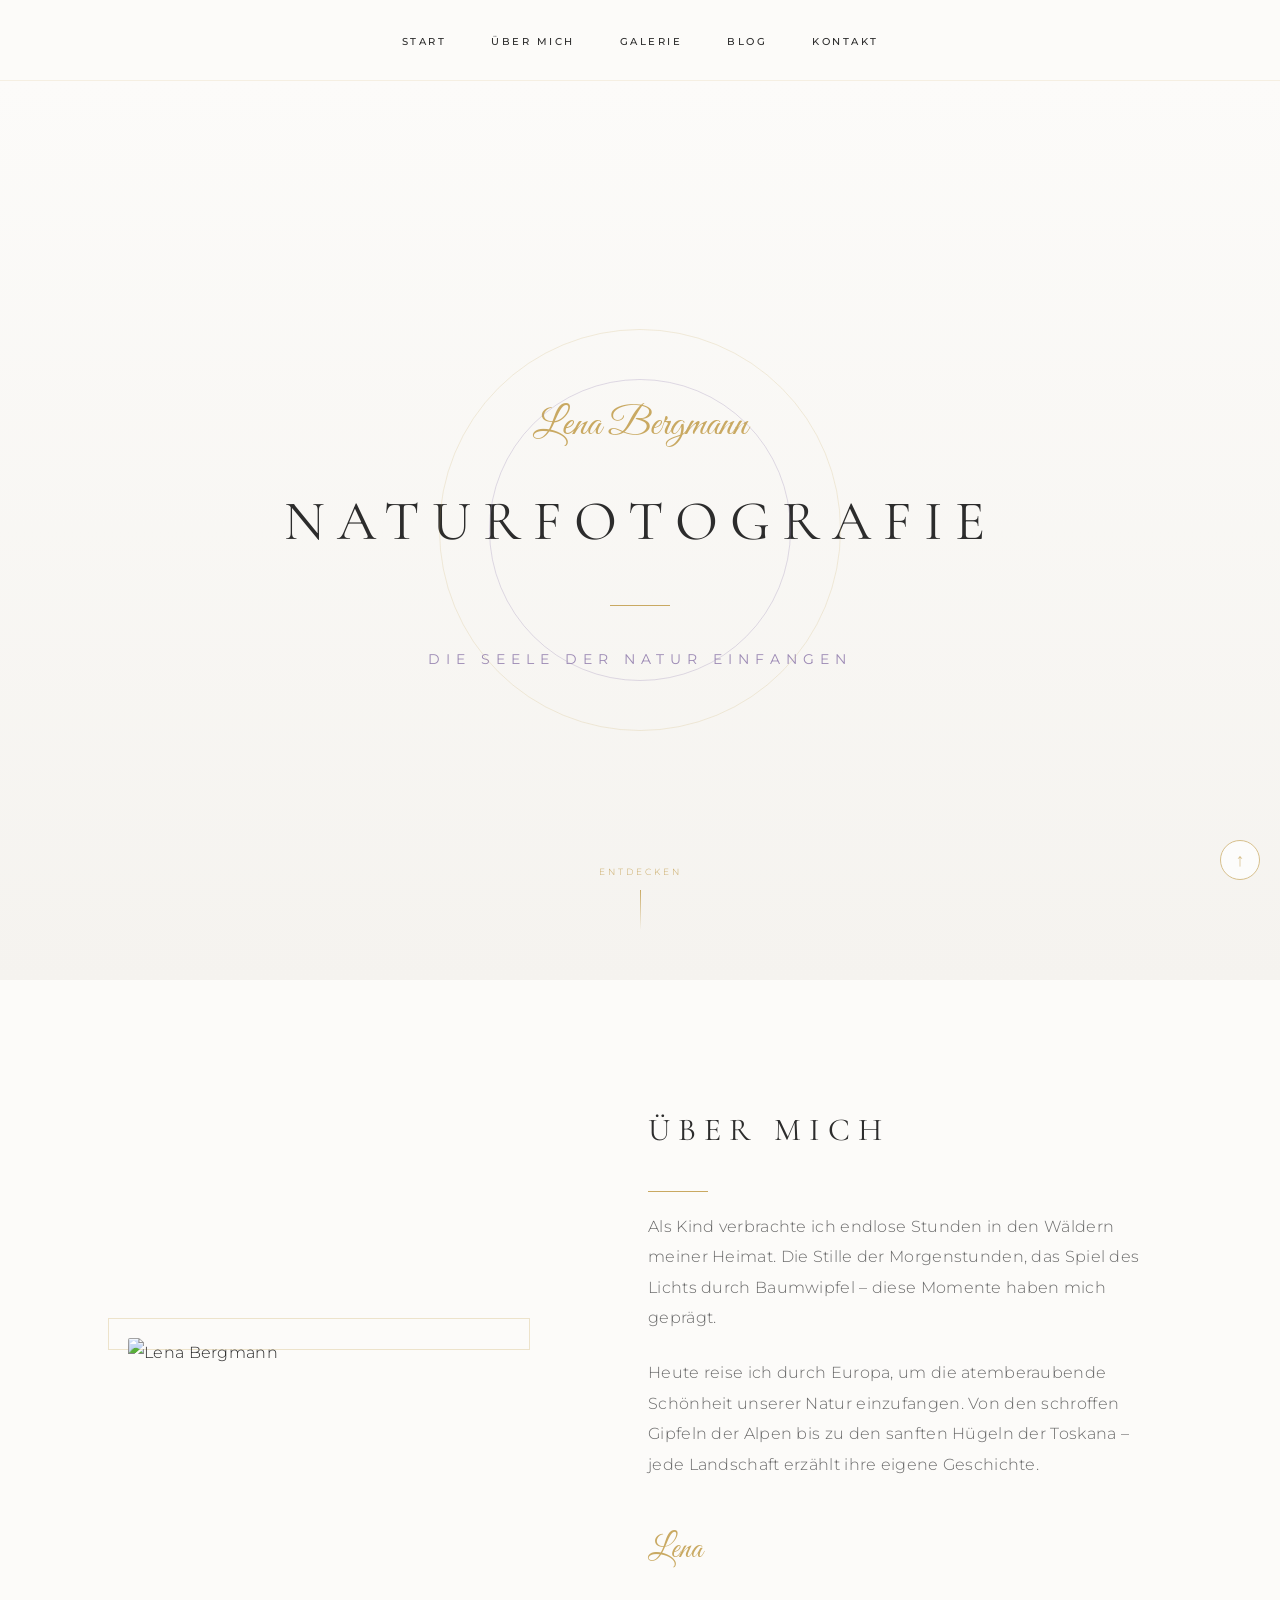
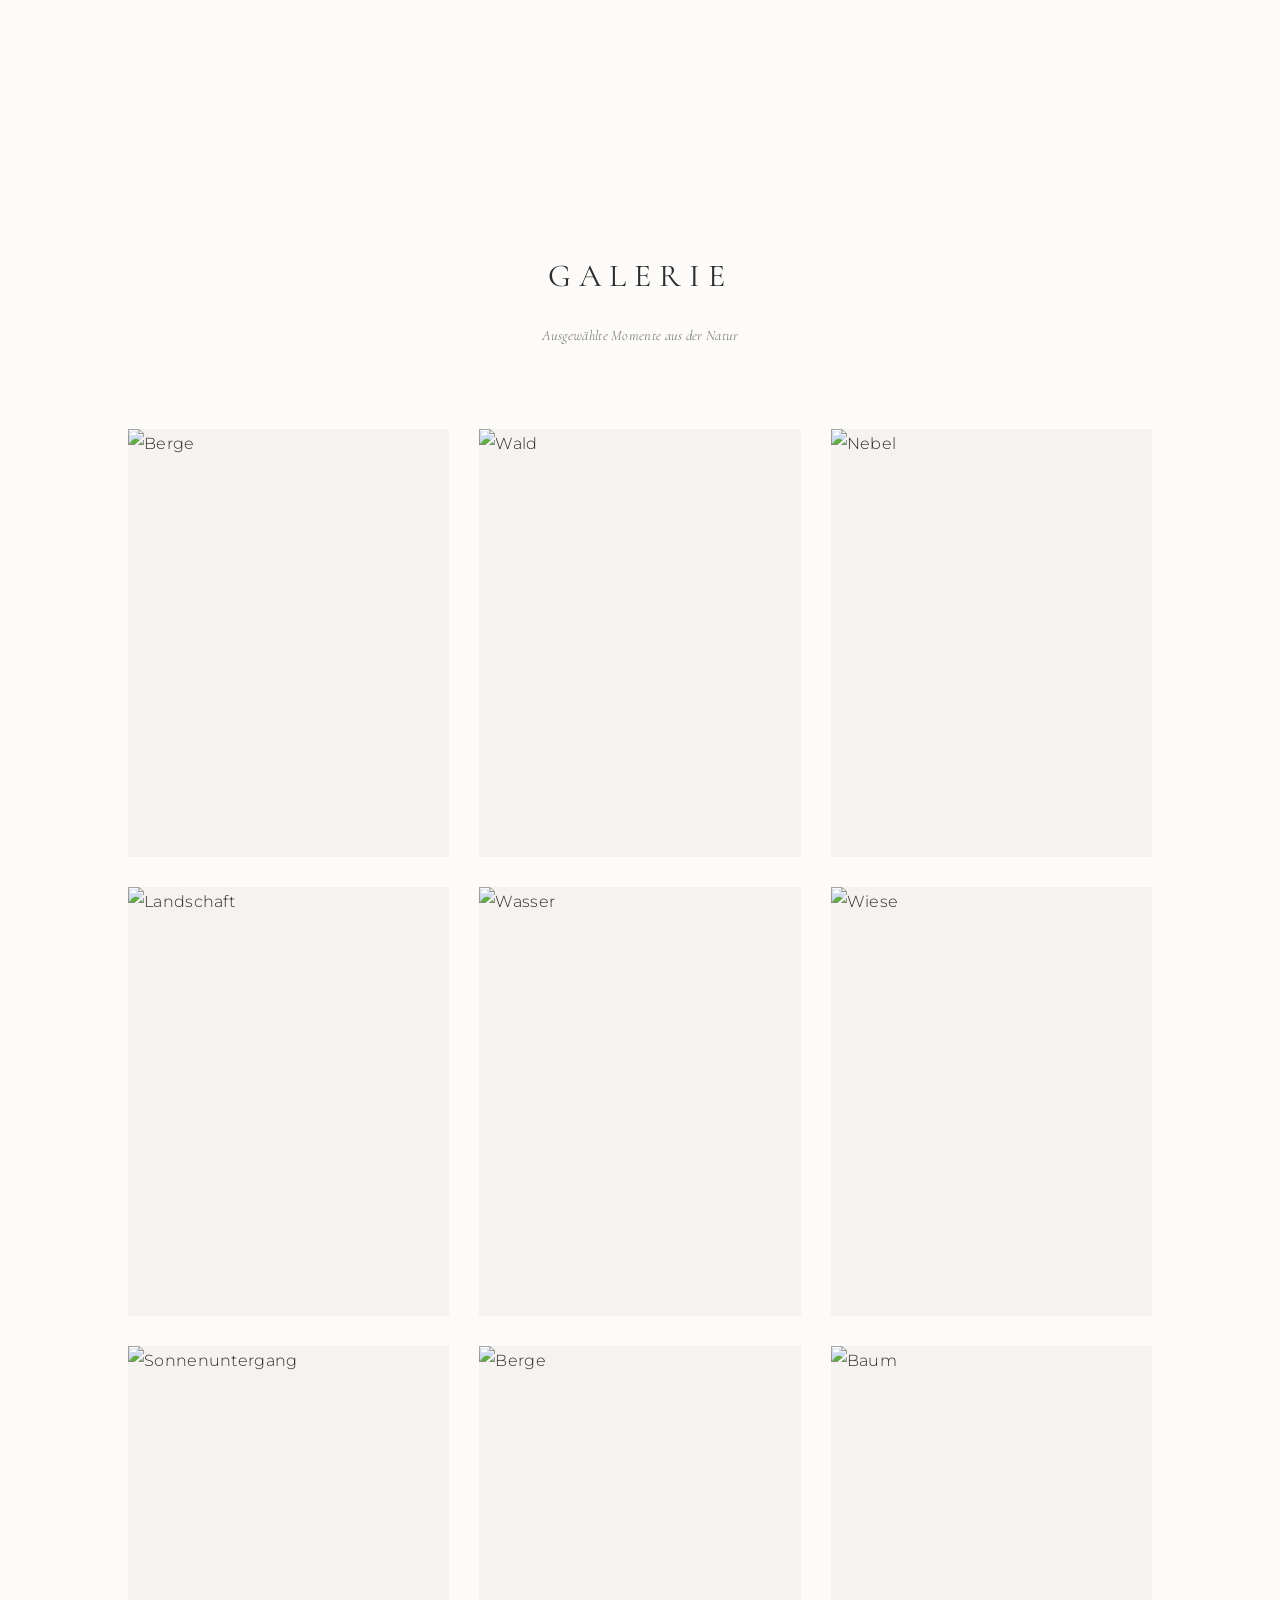
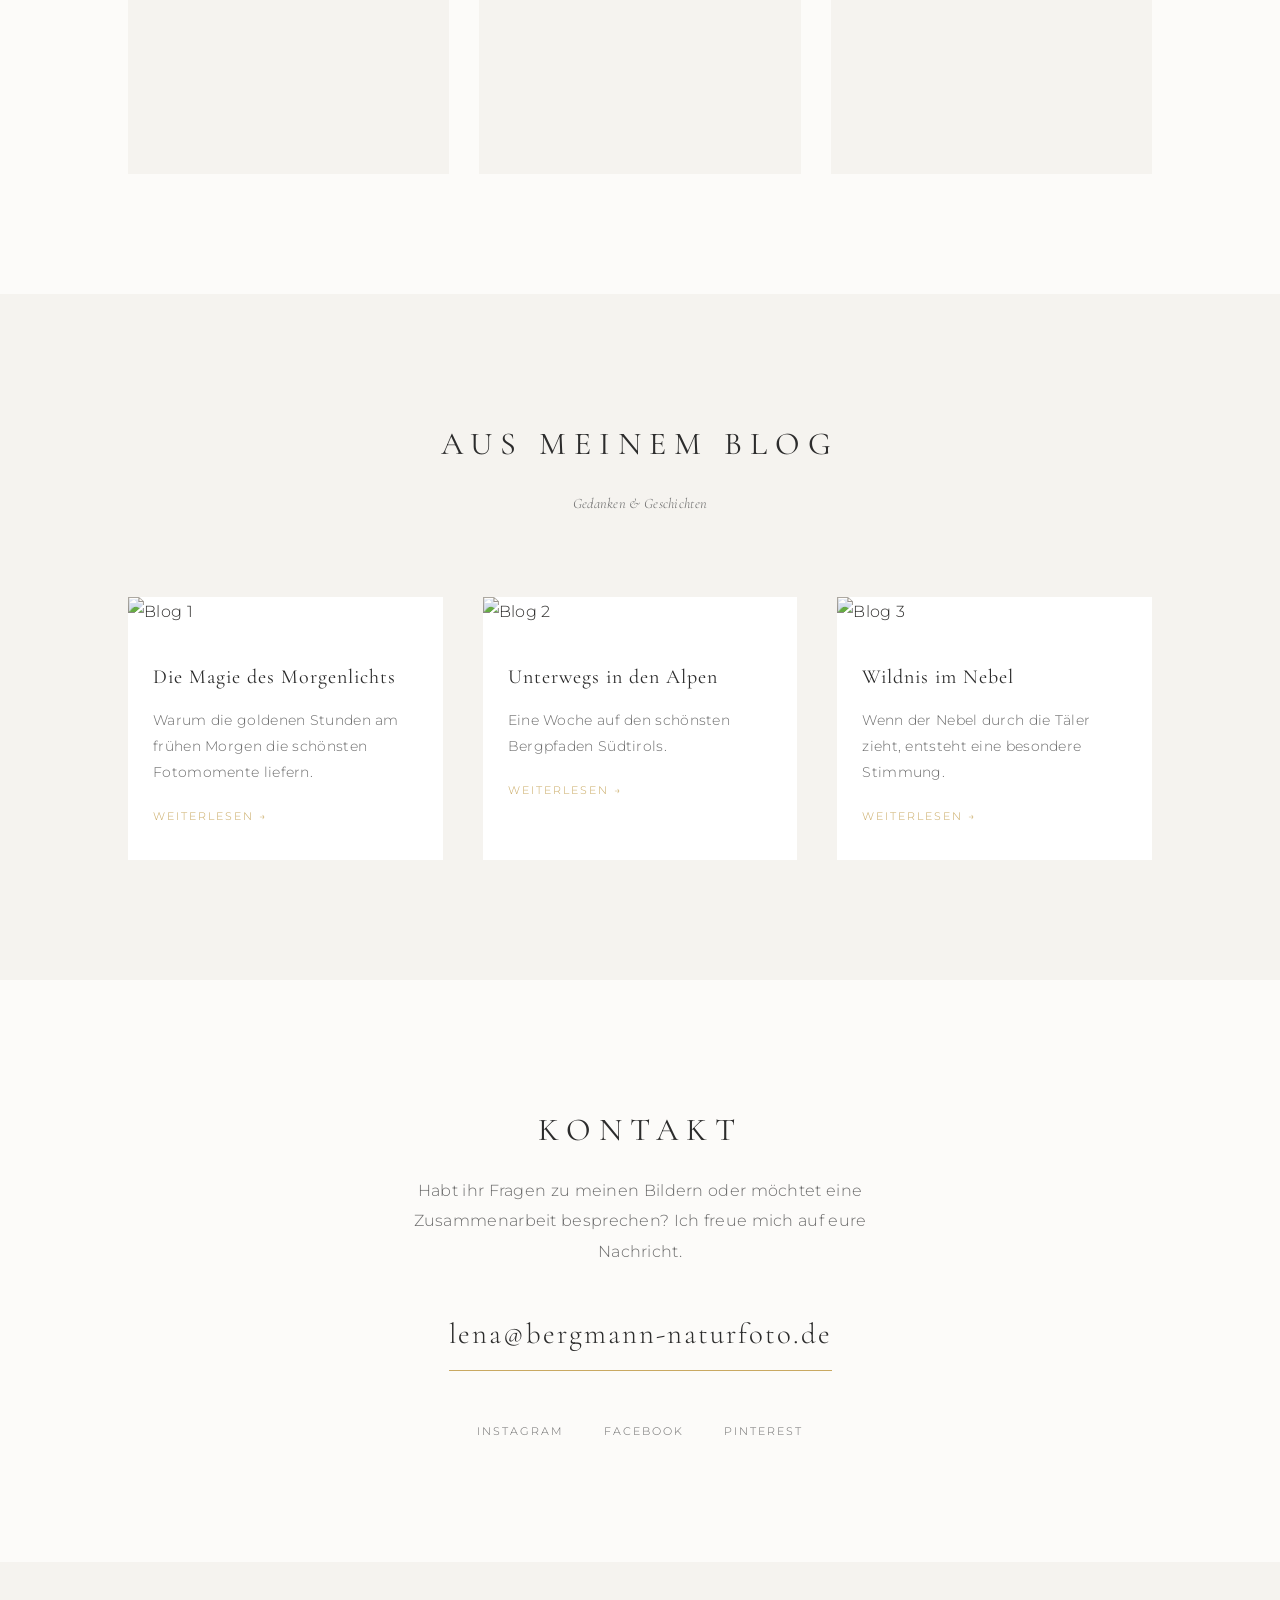
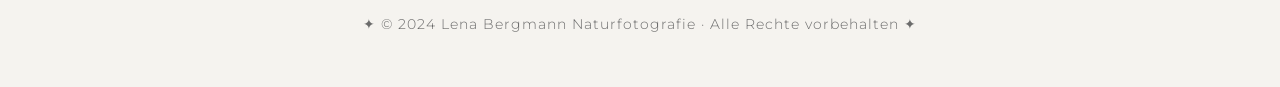
==== commit b18839e0: "Fix: Header auf Desktop + Mobile oben fixiert" ====
--- a/index.html
+++ b/index.html
@@ -68,11 +68,15 @@
             position: fixed;
             top: 0;
             width: 100%;
-            background: rgba(252, 251, 249, 0.92);
+            background: rgba(252, 251, 249, 0.95);
             backdrop-filter: blur(8px);
             z-index: 1000;
             padding: 25px 0;
             border-bottom: 1px solid rgba(201, 169, 98, 0.15);
+        }
+
+        body {
+            padding-top: 80px;
         }
 
         nav ul {
@@ -317,6 +321,9 @@
         }
 
         .gallery-item:hover .overlay { opacity: 1; }
+
+        /* Gallery Carousel (Desktop: hidden) */
+        .gallery-carousel { display: none; }
 
         .gallery-item .overlay span {
             color: rgba(255,255,255,0.9);
@@ -531,18 +538,34 @@
 
         /* Mobile */
         @media (max-width: 768px) {
+            nav { position: fixed; top: 0; width: 100%; z-index: 1000; background: var(--bg-primary); }
+            body { padding-top: 70px; }
             .hero h1 { font-size: 1.8rem; letter-spacing: 6px; }
             .hero .script-name { font-size: 1.8rem; }
             .hero .tagline { font-size: 0.7rem; letter-spacing: 3px; }
             .hero::before { width: 280px; height: 280px; }
             .hero::after { width: 200px; height: 200px; }
-            nav ul { gap: 20px; }
-            section { padding: 80px 5%; }
+            nav ul { gap: 15px; }
+            nav a { font-size: 8px; letter-spacing: 1px; }
+            section { padding: 60px 5%; }
             .about { grid-template-columns: 1fr; gap: 50px; }
             .about-image { order: -1; }
             .about-image::before { display: none; }
             .gallery-grid { grid-template-columns: 1fr; }
             .blog-grid { grid-template-columns: 1fr; }
+            .scroll-top { bottom: 15px; right: 15px; width: 36px; height: 36px; }
+            
+            /* Mobile Gallery Carousel */
+            .gallery-carousel { display: block; position: relative; overflow: hidden; margin: 0 -5%; padding: 0 5%; }
+            .gallery-grid { display: none; }
+            .carousel-track { display: flex; transition: transform 0.4s ease; }
+            .carousel-slide { min-width: 100%; padding: 0 10px; box-sizing: border-box; }
+            .carousel-slide img { width: 100%; aspect-ratio: 3/4; object-fit: cover; border-radius: 4px; }
+            .carousel-slide span { display: block; text-align: center; margin-top: 15px; font-family: var(--font-heading); font-style: italic; color: var(--text-secondary); font-size: 0.95rem; }
+            .carousel-prev, .carousel-next { position: absolute; top: 50%; transform: translateY(-50%); background: var(--bg-card); border: 1px solid var(--accent-gold); color: var(--accent-gold); width: 36px; height: 36px; border-radius: 50%; font-size: 20px; cursor: pointer; z-index: 10; display: flex; align-items: center; justify-content: center; }
+            .carousel-prev { left: 5px; }
+            .carousel-next { right: 5px; }
+            .carousel-prev:hover, .carousel-next:hover { background: var(--accent-gold); color: white; }
         }
     </style>
 </head>
@@ -588,6 +611,52 @@
     <section id="gallery">
         <h2>Galerie</h2>
         <p class="section-subtitle">Ausgewählte Momente aus der Natur</p>
+        
+        <!-- Mobile Carousel -->
+        <div class="gallery-carousel">
+            <div class="carousel-track">
+                <div class="carousel-slide">
+                    <img src="https://images.unsplash.com/photo-1506905925346-21bda4d32df4?w=600&q=80" alt="Alpine Stille">
+                    <span>Alpine Stille</span>
+                </div>
+                <div class="carousel-slide">
+                    <img src="https://images.unsplash.com/photo-1441974231531-c6227db76b6e?w=600&q=80" alt="Waldgeheimnis">
+                    <span>Waldgeheimnis</span>
+                </div>
+                <div class="carousel-slide">
+                    <img src="https://images.unsplash.com/photo-1470071459604-3b5ec3a7fe05?w=600&q=80" alt="Nebelwandler">
+                    <span>Nebelwandler</span>
+                </div>
+                <div class="carousel-slide">
+                    <img src="https://images.unsplash.com/photo-1469474968028-56623f02e42e?w=600&q=80" alt="Morgenlicht">
+                    <span>Morgenlicht</span>
+                </div>
+                <div class="carousel-slide">
+                    <img src="https://images.unsplash.com/photo-1426604966848-d7adac402bff?w=600&q=80" alt="Spiegelung">
+                    <span>Spiegelung</span>
+                </div>
+                <div class="carousel-slide">
+                    <img src="https://images.unsplash.com/photo-1472214103451-9374bd1c798e?w=600&q=80" alt="Grünes Gold">
+                    <span>Grünes Gold</span>
+                </div>
+                <div class="carousel-slide">
+                    <img src="https://images.unsplash.com/photo-1505144808419-1957a94ca61e?w=600&q=80" alt="Abendglut">
+                    <span>Abendglut</span>
+                </div>
+                <div class="carousel-slide">
+                    <img src="https://images.unsplash.com/photo-1518173946687-a4c036bc6c9f?w=600&q=80" alt="Gipfelrauschen">
+                    <span>Gipfelrauschen</span>
+                </div>
+                <div class="carousel-slide">
+                    <img src="https://images.unsplash.com/photo-1507003211169-0a1dd7228f2d?w=600&q=80" alt="Wurzeln">
+                    <span>Wurzeln</span>
+                </div>
+            </div>
+            <button class="carousel-prev" onclick="moveSlide(-1)">&#8249;</button>
+            <button class="carousel-next" onclick="moveSlide(1)">&#8250;</button>
+        </div>
+        
+        <!-- Desktop Grid (hidden on mobile) -->
         <div class="gallery-grid">
             <div class="gallery-item">
                 <img src="https://images.unsplash.com/photo-1506905925346-21bda4d32df4?w=600&q=80" alt="Berge">
@@ -719,6 +788,18 @@
                 openLightbox(img.src);
             });
         });
+        
+        // Mobile Carousel
+        let currentSlide = 0;
+        const slides = document.querySelectorAll('.carousel-slide');
+        
+        function moveSlide(direction) {
+            currentSlide += direction;
+            if (currentSlide < 0) currentSlide = slides.length - 1;
+            if (currentSlide >= slides.length) currentSlide = 0;
+            const track = document.querySelector('.carousel-track');
+            track.style.transform = 'translateX(-' + (currentSlide * 100) + '%)';
+        }
     </script>
 
     <!-- Scroll to Top Button -->
